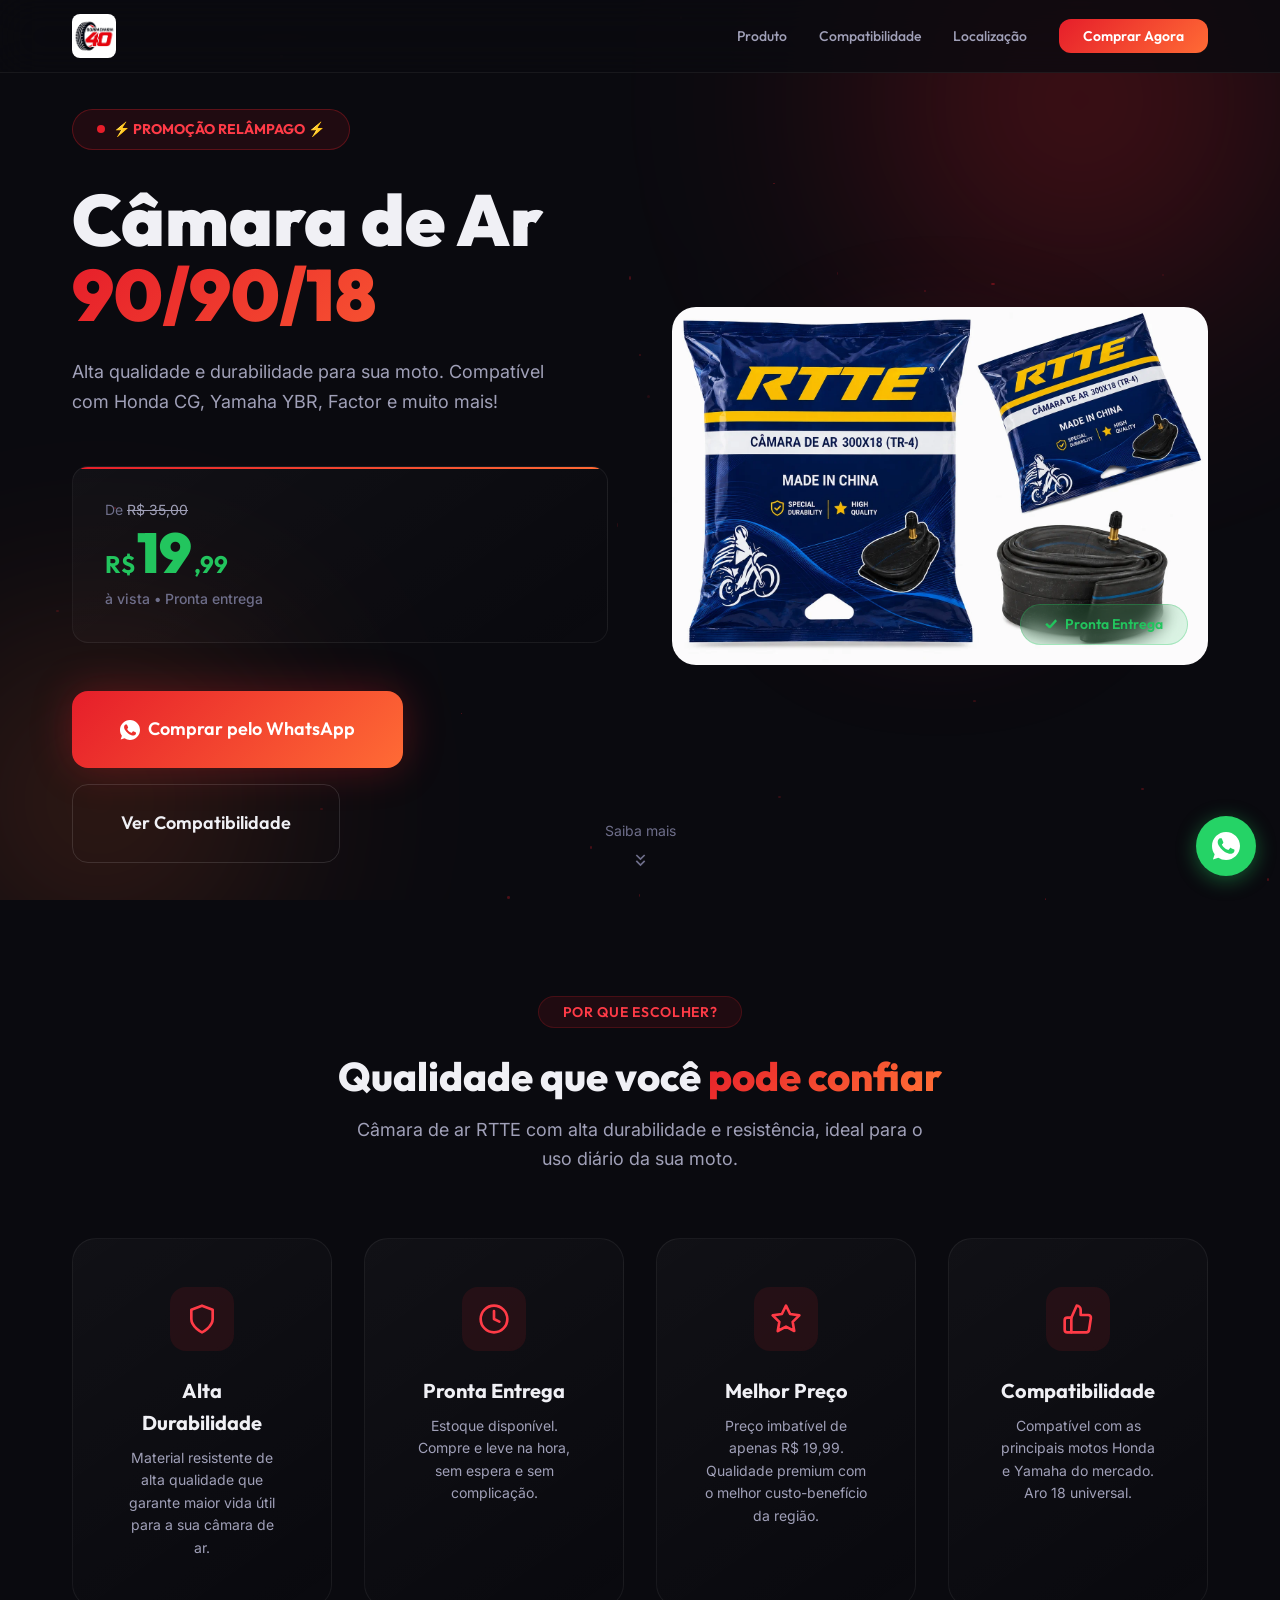
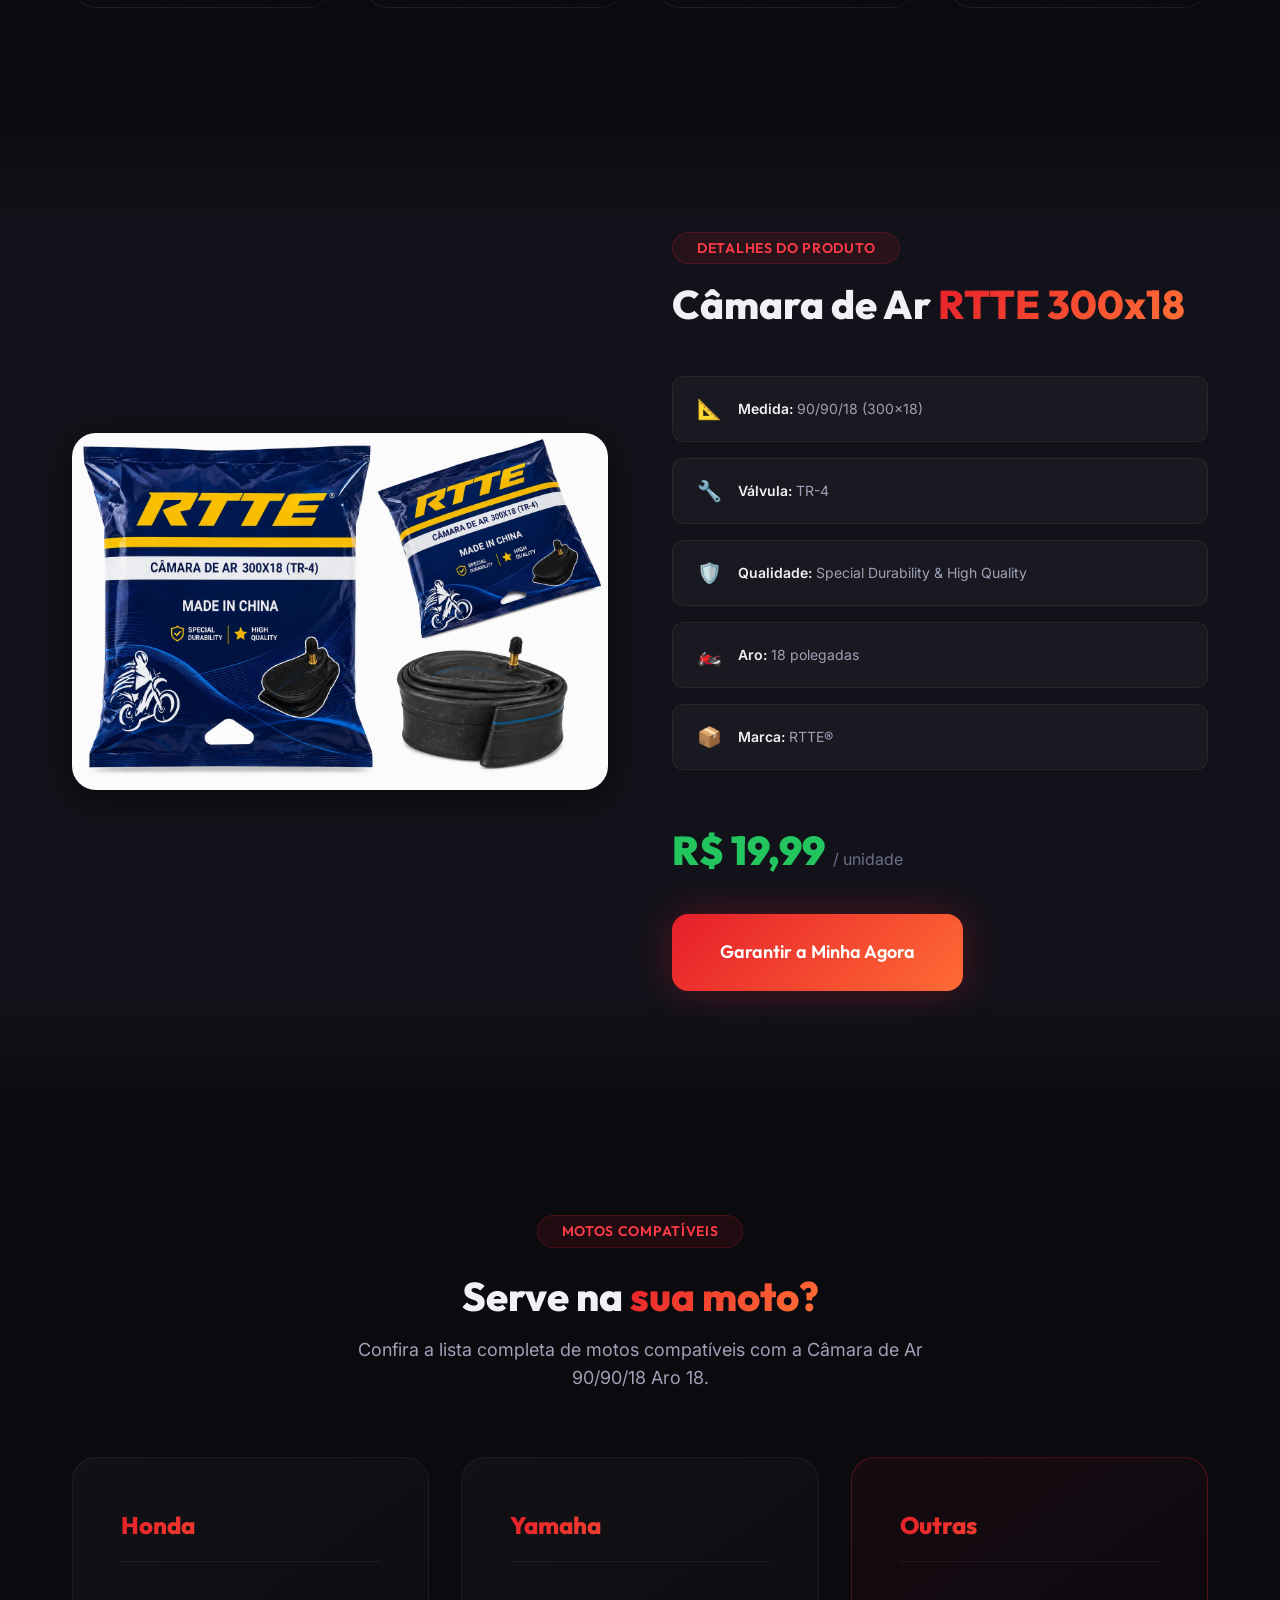
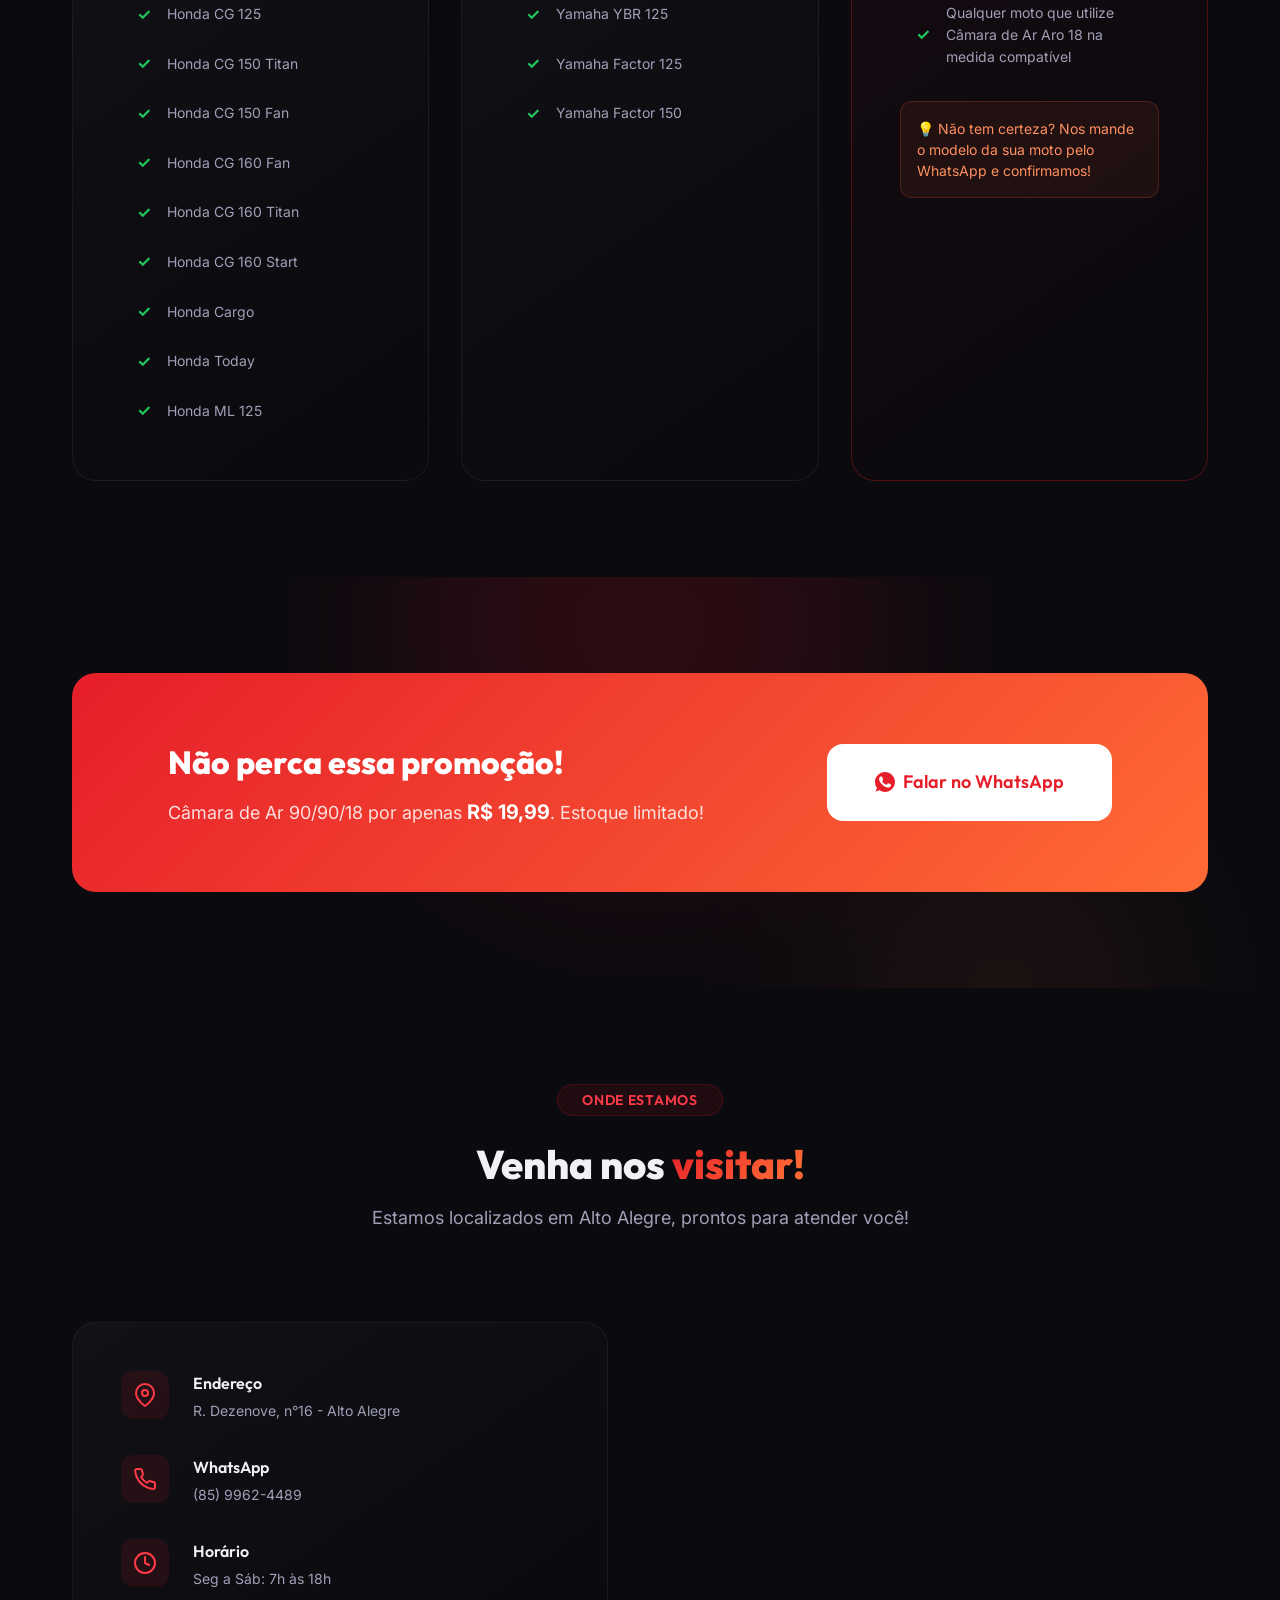
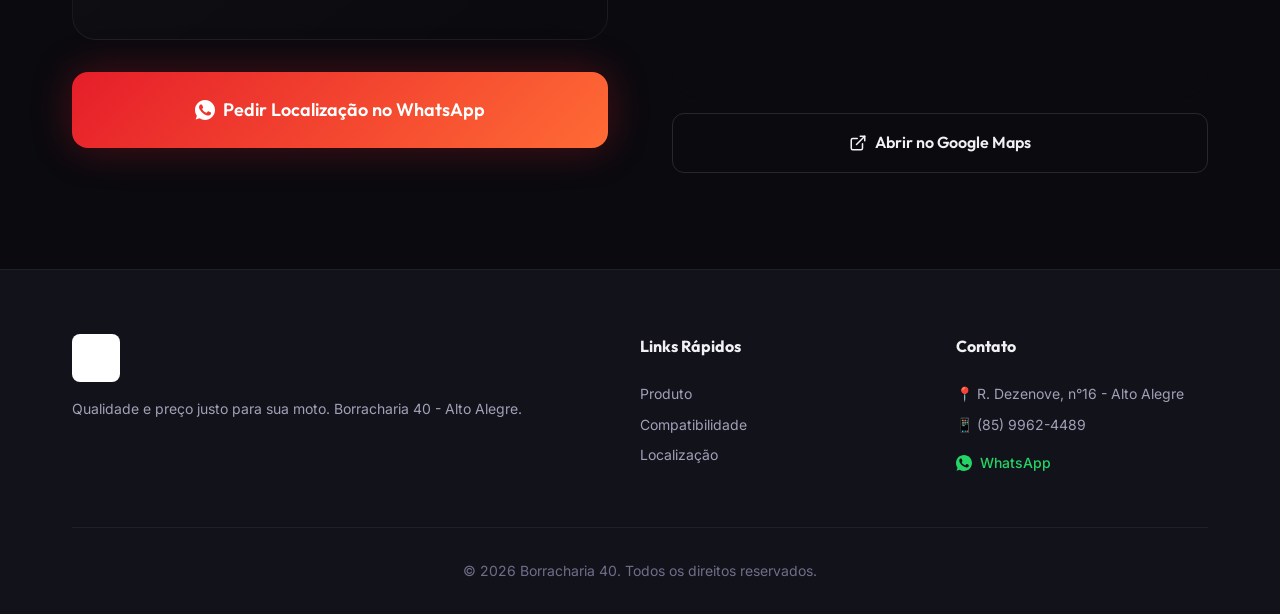
==== index.html @ 6a49644c "Site Borracharia 40 - Câmara de Ar 90/90/18 - R$ 19,99" ====
<!DOCTYPE html>
<html lang="pt-BR">
<head>
    <meta charset="UTF-8">
    <meta name="viewport" content="width=device-width, initial-scale=1.0">
    <title>Borracharia 40 | Câmara de Ar 90/90/18 - Promoção R$ 19,99</title>
    <meta name="description" content="Câmara de Ar 90/90/18 para motos Honda CG, Yamaha YBR, Factor e mais. Apenas R$ 19,99! Borracharia 40 - Alto Alegre. WhatsApp: (85) 9962-4489">
    <meta name="keywords" content="câmara de ar, moto, Honda CG, Yamaha YBR, pneu moto, borracharia, Alto Alegre">
    <meta property="og:title" content="Câmara de Ar 90/90/18 - Apenas R$ 19,99 | Borracharia 40">
    <meta property="og:description" content="Promoção imperdível! Câmara de Ar para motos Honda CG, Yamaha YBR, Factor e mais. Venha conferir!">
    <meta property="og:type" content="website">
    <link rel="preconnect" href="https://fonts.googleapis.com">
    <link rel="preconnect" href="https://fonts.gstatic.com" crossorigin>
    <link href="https://fonts.googleapis.com/css2?family=Inter:wght@400;500;600;700;800;900&family=Outfit:wght@400;500;600;700;800;900&display=swap" rel="stylesheet">
    <link rel="stylesheet" href="styles.css">
</head>
<body>
    <!-- Floating WhatsApp Button -->
    <a href="https://wa.me/558599624489?text=Ol%C3%A1!%20Vim%20pelo%20site%20e%20tenho%20interesse%20na%20C%C3%A2mara%20de%20Ar%2090/90/18%20por%20R%24%2019%2C99!" 
       target="_blank" 
       rel="noopener noreferrer" 
       class="whatsapp-float" 
       id="whatsapp-float"
       aria-label="Contato WhatsApp">
        <svg viewBox="0 0 32 32" fill="currentColor" width="28" height="28">
            <path d="M16.004 0h-.008C7.174 0 0 7.176 0 16c0 3.5 1.128 6.744 3.046 9.378L1.054 31.29l6.118-1.958A15.913 15.913 0 0016.004 32C24.826 32 32 24.822 32 16S24.826 0 16.004 0zm9.336 22.594c-.39 1.1-1.932 2.014-3.166 2.28-.846.18-1.95.324-5.668-1.218-4.762-1.974-7.826-6.81-8.064-7.126-.23-.316-1.93-2.572-1.93-4.904s1.222-3.476 1.656-3.952c.434-.476.948-.596 1.264-.596.316 0 .632.002.908.016.292.016.682-.11 1.068.814.39.94 1.33 3.244 1.446 3.48.118.236.196.512.04.828-.158.316-.236.512-.472.79-.236.276-.498.618-.71.828-.236.236-.482.492-.208.964s1.222 2.016 2.624 3.266c1.804 1.608 3.324 2.106 3.796 2.342.472.236.748.196 1.024-.118.276-.316 1.184-1.382 1.5-1.856.316-.476.632-.394 1.066-.236.434.158 2.736 1.29 3.208 1.526.472.236.786.354.904.552.116.196.116 1.148-.274 2.248z"/>
        </svg>
    </a>

    <!-- Header / Navigation -->
    <header class="header" id="header">
        <nav class="nav container">
            <a href="#" class="nav__logo" id="nav-logo">
                <img src="img/logo.jpg" alt="Borracharia 40 Logo" class="nav__logo-img">
            </a>
            <ul class="nav__links">
                <li><a href="#produto" class="nav__link" id="nav-produto">Produto</a></li>
                <li><a href="#compatibilidade" class="nav__link" id="nav-compatibilidade">Compatibilidade</a></li>
                <li><a href="#localizacao" class="nav__link" id="nav-localizacao">Localização</a></li>
                <li>
                    <a href="https://wa.me/558599624489?text=Ol%C3%A1!%20Vim%20pelo%20site%20e%20tenho%20interesse%20na%20C%C3%A2mara%20de%20Ar%2090/90/18%20por%20R%24%2019%2C99!" 
                       target="_blank" 
                       rel="noopener noreferrer" 
                       class="nav__link nav__cta" 
                       id="nav-comprar">
                        Comprar Agora
                    </a>
                </li>
            </ul>
            <button class="nav__toggle" id="nav-toggle" aria-label="Menu">
                <span></span>
                <span></span>
                <span></span>
            </button>
        </nav>
        <!-- Mobile Menu -->
        <div class="nav__mobile" id="nav-mobile">
            <ul class="nav__mobile-links">
                <li><a href="#produto" class="nav__mobile-link">Produto</a></li>
                <li><a href="#compatibilidade" class="nav__mobile-link">Compatibilidade</a></li>
                <li><a href="#localizacao" class="nav__mobile-link">Localização</a></li>
                <li>
                    <a href="https://wa.me/558599624489?text=Ol%C3%A1!%20Vim%20pelo%20site%20e%20tenho%20interesse%20na%20C%C3%A2mara%20de%20Ar%2090/90/18%20por%20R%24%2019%2C99!" 
                       target="_blank" 
                       rel="noopener noreferrer" 
                       class="nav__mobile-link nav__mobile-cta">
                        Comprar Agora
                    </a>
                </li>
            </ul>
        </div>
    </header>

    <!-- Hero Section -->
    <section class="hero" id="hero">
        <div class="hero__bg-effects">
            <div class="hero__glow hero__glow--1"></div>
            <div class="hero__glow hero__glow--2"></div>
            <div class="hero__particles" id="hero-particles"></div>
        </div>
        <div class="hero__content container">
            <div class="hero__text">
                <div class="hero__badge" id="hero-badge">
                    <span class="hero__badge-dot"></span>
                    ⚡ PROMOÇÃO RELÂMPAGO ⚡
                </div>
                <h1 class="hero__title" id="hero-title">
                    Câmara de Ar
                    <span class="hero__title-highlight">90/90/18</span>
                </h1>
                <p class="hero__subtitle" id="hero-subtitle">
                    Alta qualidade e durabilidade para sua moto. Compatível com Honda CG, Yamaha YBR, Factor e muito mais!
                </p>
                <div class="hero__price-block" id="hero-price">
                    <div class="hero__price-old">De <s>R$ 35,00</s></div>
                    <div class="hero__price-current">
                        <span class="hero__price-currency">R$</span>
                        <span class="hero__price-value">19</span>
                        <span class="hero__price-cents">,99</span>
                    </div>
                    <div class="hero__price-label">à vista • Pronta entrega</div>
                </div>
                <div class="hero__actions">
                    <a href="https://wa.me/558599624489?text=Ol%C3%A1!%20Vim%20pelo%20site%20e%20quero%20comprar%20a%20C%C3%A2mara%20de%20Ar%2090/90/18%20por%20R%24%2019%2C99!" 
                       target="_blank" 
                       rel="noopener noreferrer" 
                       class="btn btn--primary btn--lg" 
                       id="hero-cta">
                        <svg viewBox="0 0 32 32" fill="currentColor" width="20" height="20">
                            <path d="M16.004 0h-.008C7.174 0 0 7.176 0 16c0 3.5 1.128 6.744 3.046 9.378L1.054 31.29l6.118-1.958A15.913 15.913 0 0016.004 32C24.826 32 32 24.822 32 16S24.826 0 16.004 0zm9.336 22.594c-.39 1.1-1.932 2.014-3.166 2.28-.846.18-1.95.324-5.668-1.218-4.762-1.974-7.826-6.81-8.064-7.126-.23-.316-1.93-2.572-1.93-4.904s1.222-3.476 1.656-3.952c.434-.476.948-.596 1.264-.596.316 0 .632.002.908.016.292.016.682-.11 1.068.814.39.94 1.33 3.244 1.446 3.48.118.236.196.512.04.828-.158.316-.236.512-.472.79-.236.276-.498.618-.71.828-.236.236-.482.492-.208.964s1.222 2.016 2.624 3.266c1.804 1.608 3.324 2.106 3.796 2.342.472.236.748.196 1.024-.118.276-.316 1.184-1.382 1.5-1.856.316-.476.632-.394 1.066-.236.434.158 2.736 1.29 3.208 1.526.472.236.786.354.904.552.116.196.116 1.148-.274 2.248z"/>
                        </svg>
                        Comprar pelo WhatsApp
                    </a>
                    <a href="#compatibilidade" class="btn btn--outline btn--lg" id="hero-secondary-cta">
                        Ver Compatibilidade
                    </a>
                </div>
            </div>
            <div class="hero__image" id="hero-image">
                <div class="hero__image-glow"></div>
                <img src="img/produto.webp" alt="Câmara de Ar RTTE 300x18 para motos" class="hero__img">
                <div class="hero__image-tag">
                    <span class="hero__image-tag-icon">✓</span>
                    Pronta Entrega
                </div>
            </div>
        </div>
        <div class="hero__scroll-indicator" id="hero-scroll">
            <span>Saiba mais</span>
            <svg width="20" height="20" viewBox="0 0 24 24" fill="none" stroke="currentColor" stroke-width="2">
                <path d="M7 13l5 5 5-5M7 6l5 5 5-5"/>
            </svg>
        </div>
    </section>

    <!-- Features Section -->
    <section class="features" id="produto">
        <div class="container">
            <div class="section-header">
                <span class="section-tag">Por que escolher?</span>
                <h2 class="section-title">Qualidade que você <span class="text-gradient">pode confiar</span></h2>
                <p class="section-description">Câmara de ar RTTE com alta durabilidade e resistência, ideal para o uso diário da sua moto.</p>
            </div>
            <div class="features__grid">
                <div class="feature-card" id="feature-1">
                    <div class="feature-card__icon">
                        <svg width="32" height="32" viewBox="0 0 24 24" fill="none" stroke="currentColor" stroke-width="2" stroke-linecap="round" stroke-linejoin="round">
                            <path d="M12 22s8-4 8-10V5l-8-3-8 3v7c0 6 8 10 8 10z"/>
                        </svg>
                    </div>
                    <h3 class="feature-card__title">Alta Durabilidade</h3>
                    <p class="feature-card__text">Material resistente de alta qualidade que garante maior vida útil para a sua câmara de ar.</p>
                </div>
                <div class="feature-card" id="feature-2">
                    <div class="feature-card__icon">
                        <svg width="32" height="32" viewBox="0 0 24 24" fill="none" stroke="currentColor" stroke-width="2" stroke-linecap="round" stroke-linejoin="round">
                            <circle cx="12" cy="12" r="10"/>
                            <path d="M12 6v6l4 2"/>
                        </svg>
                    </div>
                    <h3 class="feature-card__title">Pronta Entrega</h3>
                    <p class="feature-card__text">Estoque disponível. Compre e leve na hora, sem espera e sem complicação.</p>
                </div>
                <div class="feature-card" id="feature-3">
                    <div class="feature-card__icon">
                        <svg width="32" height="32" viewBox="0 0 24 24" fill="none" stroke="currentColor" stroke-width="2" stroke-linecap="round" stroke-linejoin="round">
                            <path d="M12 2l3.09 6.26L22 9.27l-5 4.87 1.18 6.88L12 17.77l-6.18 3.25L7 14.14 2 9.27l6.91-1.01L12 2z"/>
                        </svg>
                    </div>
                    <h3 class="feature-card__title">Melhor Preço</h3>
                    <p class="feature-card__text">Preço imbatível de apenas R$ 19,99. Qualidade premium com o melhor custo-benefício da região.</p>
                </div>
                <div class="feature-card" id="feature-4">
                    <div class="feature-card__icon">
                        <svg width="32" height="32" viewBox="0 0 24 24" fill="none" stroke="currentColor" stroke-width="2" stroke-linecap="round" stroke-linejoin="round">
                            <path d="M14 9V5a3 3 0 0 0-3-3l-4 9v11h11.28a2 2 0 0 0 2-1.7l1.38-9a2 2 0 0 0-2-2.3H14z"/>
                            <path d="M7 22H4a2 2 0 0 1-2-2v-7a2 2 0 0 1 2-2h3"/>
                        </svg>
                    </div>
                    <h3 class="feature-card__title">Compatibilidade</h3>
                    <p class="feature-card__text">Compatível com as principais motos Honda e Yamaha do mercado. Aro 18 universal.</p>
                </div>
            </div>
        </div>
    </section>

    <!-- Product Showcase -->
    <section class="showcase" id="showcase">
        <div class="container">
            <div class="showcase__content">
                <div class="showcase__image">
                    <img src="img/produto.webp" alt="Câmara de Ar RTTE 300x18 - Detalhe do produto" class="showcase__img">
                </div>
                <div class="showcase__info">
                    <span class="section-tag">Detalhes do Produto</span>
                    <h2 class="section-title">Câmara de Ar <span class="text-gradient">RTTE 300x18</span></h2>
                    <ul class="showcase__specs">
                        <li class="showcase__spec" id="spec-1">
                            <span class="showcase__spec-icon">📐</span>
                            <div>
                                <strong>Medida:</strong> 90/90/18 (300x18)
                            </div>
                        </li>
                        <li class="showcase__spec" id="spec-2">
                            <span class="showcase__spec-icon">🔧</span>
                            <div>
                                <strong>Válvula:</strong> TR-4
                            </div>
                        </li>
                        <li class="showcase__spec" id="spec-3">
                            <span class="showcase__spec-icon">🛡️</span>
                            <div>
                                <strong>Qualidade:</strong> Special Durability & High Quality
                            </div>
                        </li>
                        <li class="showcase__spec" id="spec-4">
                            <span class="showcase__spec-icon">🏍️</span>
                            <div>
                                <strong>Aro:</strong> 18 polegadas
                            </div>
                        </li>
                        <li class="showcase__spec" id="spec-5">
                            <span class="showcase__spec-icon">📦</span>
                            <div>
                                <strong>Marca:</strong> RTTE®
                            </div>
                        </li>
                    </ul>
                    <div class="showcase__price">
                        <span class="showcase__price-tag">R$ 19,99</span>
                        <span class="showcase__price-unit">/ unidade</span>
                    </div>
                    <a href="https://wa.me/558599624489?text=Ol%C3%A1!%20Vim%20pelo%20site%20e%20quero%20comprar%20a%20C%C3%A2mara%20de%20Ar%2090/90/18%20por%20R%24%2019%2C99!" 
                       target="_blank" 
                       rel="noopener noreferrer" 
                       class="btn btn--primary btn--lg" 
                       id="showcase-cta">
                        Garantir a Minha Agora
                    </a>
                </div>
            </div>
        </div>
    </section>

    <!-- Compatibility Section -->
    <section class="compatibility" id="compatibilidade">
        <div class="container">
            <div class="section-header">
                <span class="section-tag">Motos Compatíveis</span>
                <h2 class="section-title">Serve na <span class="text-gradient">sua moto?</span></h2>
                <p class="section-description">Confira a lista completa de motos compatíveis com a Câmara de Ar 90/90/18 Aro 18.</p>
            </div>
            <div class="compatibility__grid">
                <!-- Honda -->
                <div class="compat-group" id="compat-honda">
                    <div class="compat-group__header">
                        <div class="compat-group__brand">Honda</div>
                    </div>
                    <ul class="compat-group__list">
                        <li class="compat-group__item">
                            <span class="compat-group__check">✓</span>
                            Honda CG 125
                        </li>
                        <li class="compat-group__item">
                            <span class="compat-group__check">✓</span>
                            Honda CG 150 Titan
                        </li>
                        <li class="compat-group__item">
                            <span class="compat-group__check">✓</span>
                            Honda CG 150 Fan
                        </li>
                        <li class="compat-group__item">
                            <span class="compat-group__check">✓</span>
                            Honda CG 160 Fan
                        </li>
                        <li class="compat-group__item">
                            <span class="compat-group__check">✓</span>
                            Honda CG 160 Titan
                        </li>
                        <li class="compat-group__item">
                            <span class="compat-group__check">✓</span>
                            Honda CG 160 Start
                        </li>
                        <li class="compat-group__item">
                            <span class="compat-group__check">✓</span>
                            Honda Cargo
                        </li>
                        <li class="compat-group__item">
                            <span class="compat-group__check">✓</span>
                            Honda Today
                        </li>
                        <li class="compat-group__item">
                            <span class="compat-group__check">✓</span>
                            Honda ML 125
                        </li>
                    </ul>
                </div>
                <!-- Yamaha -->
                <div class="compat-group" id="compat-yamaha">
                    <div class="compat-group__header">
                        <div class="compat-group__brand">Yamaha</div>
                    </div>
                    <ul class="compat-group__list">
                        <li class="compat-group__item">
                            <span class="compat-group__check">✓</span>
                            Yamaha YBR 125
                        </li>
                        <li class="compat-group__item">
                            <span class="compat-group__check">✓</span>
                            Yamaha Factor 125
                        </li>
                        <li class="compat-group__item">
                            <span class="compat-group__check">✓</span>
                            Yamaha Factor 150
                        </li>
                    </ul>
                </div>
                <!-- Outras -->
                <div class="compat-group compat-group--highlight" id="compat-outras">
                    <div class="compat-group__header">
                        <div class="compat-group__brand">Outras</div>
                    </div>
                    <ul class="compat-group__list">
                        <li class="compat-group__item">
                            <span class="compat-group__check">✓</span>
                            Qualquer moto que utilize Câmara de Ar Aro 18 na medida compatível
                        </li>
                    </ul>
                    <div class="compat-group__note">
                        💡 Não tem certeza? Nos mande o modelo da sua moto pelo WhatsApp e confirmamos!
                    </div>
                </div>
            </div>
        </div>
    </section>

    <!-- CTA Banner -->
    <section class="cta-banner" id="cta-banner">
        <div class="cta-banner__bg">
            <div class="cta-banner__glow cta-banner__glow--1"></div>
            <div class="cta-banner__glow cta-banner__glow--2"></div>
        </div>
        <div class="container">
            <div class="cta-banner__content">
                <div class="cta-banner__text">
                    <h2 class="cta-banner__title">Não perca essa promoção!</h2>
                    <p class="cta-banner__subtitle">Câmara de Ar 90/90/18 por apenas <strong>R$ 19,99</strong>. Estoque limitado!</p>
                </div>
                <a href="https://wa.me/558599624489?text=Ol%C3%A1!%20Vim%20pelo%20site%20e%20quero%20comprar%20a%20C%C3%A2mara%20de%20Ar%2090/90/18%20por%20R%24%2019%2C99!" 
                   target="_blank" 
                   rel="noopener noreferrer" 
                   class="btn btn--white btn--lg" 
                   id="cta-banner-btn">
                    <svg viewBox="0 0 32 32" fill="currentColor" width="20" height="20">
                        <path d="M16.004 0h-.008C7.174 0 0 7.176 0 16c0 3.5 1.128 6.744 3.046 9.378L1.054 31.29l6.118-1.958A15.913 15.913 0 0016.004 32C24.826 32 32 24.822 32 16S24.826 0 16.004 0zm9.336 22.594c-.39 1.1-1.932 2.014-3.166 2.28-.846.18-1.95.324-5.668-1.218-4.762-1.974-7.826-6.81-8.064-7.126-.23-.316-1.93-2.572-1.93-4.904s1.222-3.476 1.656-3.952c.434-.476.948-.596 1.264-.596.316 0 .632.002.908.016.292.016.682-.11 1.068.814.39.94 1.33 3.244 1.446 3.48.118.236.196.512.04.828-.158.316-.236.512-.472.79-.236.276-.498.618-.71.828-.236.236-.482.492-.208.964s1.222 2.016 2.624 3.266c1.804 1.608 3.324 2.106 3.796 2.342.472.236.748.196 1.024-.118.276-.316 1.184-1.382 1.5-1.856.316-.476.632-.394 1.066-.236.434.158 2.736 1.29 3.208 1.526.472.236.786.354.904.552.116.196.116 1.148-.274 2.248z"/>
                    </svg>
                    Falar no WhatsApp
                </a>
            </div>
        </div>
    </section>

    <!-- Location Section -->
    <section class="location" id="localizacao">
        <div class="container">
            <div class="section-header">
                <span class="section-tag">Onde Estamos</span>
                <h2 class="section-title">Venha nos <span class="text-gradient">visitar!</span></h2>
                <p class="section-description">Estamos localizados em Alto Alegre, prontos para atender você!</p>
            </div>
            <div class="location__content">
                <div class="location__info">
                    <div class="location__card" id="location-card">
                        <div class="location__card-item">
                            <div class="location__card-icon">
                                <svg width="24" height="24" viewBox="0 0 24 24" fill="none" stroke="currentColor" stroke-width="2" stroke-linecap="round" stroke-linejoin="round">
                                    <path d="M21 10c0 7-9 13-9 13s-9-6-9-13a9 9 0 0 1 18 0z"/>
                                    <circle cx="12" cy="10" r="3"/>
                                </svg>
                            </div>
                            <div>
                                <strong>Endereço</strong>
                                <p>R. Dezenove, n°16 - Alto Alegre</p>
                            </div>
                        </div>
                        <div class="location__card-item">
                            <div class="location__card-icon">
                                <svg width="24" height="24" viewBox="0 0 24 24" fill="none" stroke="currentColor" stroke-width="2" stroke-linecap="round" stroke-linejoin="round">
                                    <path d="M22 16.92v3a2 2 0 0 1-2.18 2 19.79 19.79 0 0 1-8.63-3.07 19.5 19.5 0 0 1-6-6 19.79 19.79 0 0 1-3.07-8.67A2 2 0 0 1 4.11 2h3a2 2 0 0 1 2 1.72 12.84 12.84 0 0 0 .7 2.81 2 2 0 0 1-.45 2.11L8.09 9.91a16 16 0 0 0 6 6l1.27-1.27a2 2 0 0 1 2.11-.45 12.84 12.84 0 0 0 2.81.7A2 2 0 0 1 22 16.92z"/>
                                </svg>
                            </div>
                            <div>
                                <strong>WhatsApp</strong>
                                <p>(85) 9962-4489</p>
                            </div>
                        </div>
                        <div class="location__card-item">
                            <div class="location__card-icon">
                                <svg width="24" height="24" viewBox="0 0 24 24" fill="none" stroke="currentColor" stroke-width="2" stroke-linecap="round" stroke-linejoin="round">
                                    <circle cx="12" cy="12" r="10"/>
                                    <path d="M12 6v6l4 2"/>
                                </svg>
                            </div>
                            <div>
                                <strong>Horário</strong>
                                <p>Seg a Sáb: 7h às 18h</p>
                            </div>
                        </div>
                    </div>
                    <a href="https://wa.me/558599624489?text=Ol%C3%A1!%20Gostaria%20de%20saber%20o%20endere%C3%A7o%20exato%20da%20Borracharia%2040." 
                       target="_blank" 
                       rel="noopener noreferrer" 
                       class="btn btn--primary btn--lg location__cta" 
                       id="location-cta">
                        <svg viewBox="0 0 32 32" fill="currentColor" width="20" height="20">
                            <path d="M16.004 0h-.008C7.174 0 0 7.176 0 16c0 3.5 1.128 6.744 3.046 9.378L1.054 31.29l6.118-1.958A15.913 15.913 0 0016.004 32C24.826 32 32 24.822 32 16S24.826 0 16.004 0zm9.336 22.594c-.39 1.1-1.932 2.014-3.166 2.28-.846.18-1.95.324-5.668-1.218-4.762-1.974-7.826-6.81-8.064-7.126-.23-.316-1.93-2.572-1.93-4.904s1.222-3.476 1.656-3.952c.434-.476.948-.596 1.264-.596.316 0 .632.002.908.016.292.016.682-.11 1.068.814.39.94 1.33 3.244 1.446 3.48.118.236.196.512.04.828-.158.316-.236.512-.472.79-.236.276-.498.618-.71.828-.236.236-.482.492-.208.964s1.222 2.016 2.624 3.266c1.804 1.608 3.324 2.106 3.796 2.342.472.236.748.196 1.024-.118.276-.316 1.184-1.382 1.5-1.856.316-.476.632-.394 1.066-.236.434.158 2.736 1.29 3.208 1.526.472.236.786.354.904.552.116.196.116 1.148-.274 2.248z"/>
                        </svg>
                        Pedir Localização no WhatsApp
                    </a>
                </div>
                <div class="location__map" id="location-map">
                    <div class="location__map-wrapper">
                        <div class="location__map-iframe-container">
                            <iframe 
                                src="https://maps.google.com/maps?q=R.+Dezenove+16+Alto+Alegre+Maracanau+CE+61919-170&t=&z=16&ie=UTF8&iwloc=&output=embed" 
                                width="100%" 
                                height="400" 
                                style="border:0; border-radius: 16px;" 
                                allowfullscreen="" 
                                loading="lazy" 
                                referrerpolicy="no-referrer-when-downgrade"
                                title="Localização Borracharia 40 - R. Dezenove, n°16, Alto Alegre, Maracanaú-CE">
                            </iframe>
                            <a href="https://www.google.com/maps/search/R.+Dezenove,+16+-+Alto+Alegre,+Maracanau+-+CE" 
                               target="_blank" 
                               rel="noopener noreferrer" 
                               class="location__map-overlay"
                               id="location-map-overlay"
                               aria-label="Abrir localização no Google Maps">
                            </a>
                        </div>
                        <a href="https://www.google.com/maps/search/R.+Dezenove,+16+-+Alto+Alegre,+Maracanau+-+CE" 
                           target="_blank" 
                           rel="noopener noreferrer" 
                           class="btn btn--outline location__map-btn" 
                           id="location-map-btn">
                            <svg width="18" height="18" viewBox="0 0 24 24" fill="none" stroke="currentColor" stroke-width="2" stroke-linecap="round" stroke-linejoin="round">
                                <path d="M18 13v6a2 2 0 0 1-2 2H5a2 2 0 0 1-2-2V8a2 2 0 0 1 2-2h6"/>
                                <polyline points="15 3 21 3 21 9"/>
                                <line x1="10" y1="14" x2="21" y2="3"/>
                            </svg>
                            Abrir no Google Maps
                        </a>
                    </div>
                </div>
            </div>
        </div>
    </section>

    <!-- Footer -->
    <footer class="footer" id="footer">
        <div class="container">
            <div class="footer__content">
                <div class="footer__brand">
                    <img src="img/logo.jpg" alt="Borracharia 40" class="footer__logo">
                    <p class="footer__text">Qualidade e preço justo para sua moto. Borracharia 40 - Alto Alegre.</p>
                </div>
                <div class="footer__links">
                    <h4 class="footer__heading">Links Rápidos</h4>
                    <a href="#produto" class="footer__link">Produto</a>
                    <a href="#compatibilidade" class="footer__link">Compatibilidade</a>
                    <a href="#localizacao" class="footer__link">Localização</a>
                </div>
                <div class="footer__contact">
                    <h4 class="footer__heading">Contato</h4>
                    <p class="footer__text">📍 R. Dezenove, n°16 - Alto Alegre</p>
                    <p class="footer__text">📱 (85) 9962-4489</p>
                    <a href="https://wa.me/558599624489" target="_blank" rel="noopener noreferrer" class="footer__whatsapp">
                        <svg viewBox="0 0 32 32" fill="currentColor" width="16" height="16">
                            <path d="M16.004 0h-.008C7.174 0 0 7.176 0 16c0 3.5 1.128 6.744 3.046 9.378L1.054 31.29l6.118-1.958A15.913 15.913 0 0016.004 32C24.826 32 32 24.822 32 16S24.826 0 16.004 0zm9.336 22.594c-.39 1.1-1.932 2.014-3.166 2.28-.846.18-1.95.324-5.668-1.218-4.762-1.974-7.826-6.81-8.064-7.126-.23-.316-1.93-2.572-1.93-4.904s1.222-3.476 1.656-3.952c.434-.476.948-.596 1.264-.596.316 0 .632.002.908.016.292.016.682-.11 1.068.814.39.94 1.33 3.244 1.446 3.48.118.236.196.512.04.828-.158.316-.236.512-.472.79-.236.276-.498.618-.71.828-.236.236-.482.492-.208.964s1.222 2.016 2.624 3.266c1.804 1.608 3.324 2.106 3.796 2.342.472.236.748.196 1.024-.118.276-.316 1.184-1.382 1.5-1.856.316-.476.632-.394 1.066-.236.434.158 2.736 1.29 3.208 1.526.472.236.786.354.904.552.116.196.116 1.148-.274 2.248z"/>
                        </svg>
                        WhatsApp
                    </a>
                </div>
            </div>
            <div class="footer__bottom">
                <p>&copy; 2026 Borracharia 40. Todos os direitos reservados.</p>
            </div>
        </div>
    </footer>

    <script src="script.js"></script>
</body>
</html>
---- styles.css ----
/* ===================================
   BORRACHARIA 40 - DESIGN SYSTEM
   ================================= */

/* --- CSS Custom Properties --- */
:root {
    /* Colors */
    --color-bg: #0a0a0f;
    --color-bg-secondary: #12121a;
    --color-bg-card: #1a1a28;
    --color-bg-card-hover: #222236;
    --color-surface: #16161f;

    --color-text: #f0f0f5;
    --color-text-secondary: #a0a0b8;
    --color-text-muted: #6e6e8a;

    --color-primary: #e61e2a;
    --color-primary-light: #ff3b47;
    --color-primary-dark: #b8161f;
    --color-primary-glow: rgba(230, 30, 42, 0.3);

    --color-accent: #ff6b35;
    --color-accent-light: #ff8f5e;

    --color-success: #22c55e;
    --color-whatsapp: #25d366;

    --color-border: rgba(255, 255, 255, 0.06);
    --color-border-hover: rgba(255, 255, 255, 0.12);

    /* Gradients */
    --gradient-primary: linear-gradient(135deg, #e61e2a 0%, #ff6b35 100%);
    --gradient-hero: linear-gradient(180deg, #0a0a0f 0%, #12121a 50%, #0a0a0f 100%);
    --gradient-card: linear-gradient(145deg, rgba(255,255,255,0.03) 0%, rgba(255,255,255,0) 100%);
    --gradient-text: linear-gradient(135deg, #e61e2a 0%, #ff6b35 50%, #e61e2a 100%);

    /* Spacing */
    --space-xs: 0.25rem;
    --space-sm: 0.5rem;
    --space-md: 1rem;
    --space-lg: 1.5rem;
    --space-xl: 2rem;
    --space-2xl: 3rem;
    --space-3xl: 4rem;
    --space-4xl: 6rem;

    /* Typography */
    --font-primary: 'Outfit', sans-serif;
    --font-secondary: 'Inter', sans-serif;

    --text-xs: 0.75rem;
    --text-sm: 0.875rem;
    --text-base: 1rem;
    --text-lg: 1.125rem;
    --text-xl: 1.25rem;
    --text-2xl: 1.5rem;
    --text-3xl: 2rem;
    --text-4xl: 2.5rem;
    --text-5xl: 3.5rem;
    --text-6xl: 4.5rem;

    /* Border Radius */
    --radius-sm: 0.5rem;
    --radius-md: 0.75rem;
    --radius-lg: 1rem;
    --radius-xl: 1.5rem;
    --radius-full: 9999px;

    /* Shadows */
    --shadow-sm: 0 2px 8px rgba(0, 0, 0, 0.3);
    --shadow-md: 0 4px 16px rgba(0, 0, 0, 0.4);
    --shadow-lg: 0 8px 32px rgba(0, 0, 0, 0.5);
    --shadow-glow: 0 0 40px var(--color-primary-glow);

    /* Transitions */
    --transition-fast: 150ms ease;
    --transition-base: 250ms ease;
    --transition-slow: 400ms ease;
    --transition-spring: 500ms cubic-bezier(0.34, 1.56, 0.64, 1);
}

/* --- Reset & Base --- */
*,
*::before,
*::after {
    margin: 0;
    padding: 0;
    box-sizing: border-box;
}

html {
    scroll-behavior: smooth;
    scroll-padding-top: 80px;
}

body {
    font-family: var(--font-secondary);
    background-color: var(--color-bg);
    color: var(--color-text);
    line-height: 1.6;
    overflow-x: hidden;
    -webkit-font-smoothing: antialiased;
    -moz-osx-font-smoothing: grayscale;
}

img {
    max-width: 100%;
    height: auto;
    display: block;
}

a {
    text-decoration: none;
    color: inherit;
    transition: color var(--transition-fast);
}

ul {
    list-style: none;
}

/* --- Layout --- */
.container {
    max-width: 1200px;
    margin: 0 auto;
    padding: 0 var(--space-xl);
}

/* --- Utility Classes --- */
.text-gradient {
    background: var(--gradient-text);
    background-size: 200% auto;
    -webkit-background-clip: text;
    -webkit-text-fill-color: transparent;
    background-clip: text;
    animation: shimmer 3s ease-in-out infinite;
}

@keyframes shimmer {
    0%, 100% { background-position: 0% center; }
    50% { background-position: 200% center; }
}

/* --- Section Styling --- */
.section-header {
    text-align: center;
    margin-bottom: var(--space-3xl);
}

.section-tag {
    display: inline-block;
    padding: var(--space-xs) var(--space-lg);
    background: rgba(230, 30, 42, 0.1);
    border: 1px solid rgba(230, 30, 42, 0.2);
    border-radius: var(--radius-full);
    color: var(--color-primary-light);
    font-size: var(--text-sm);
    font-weight: 600;
    font-family: var(--font-primary);
    letter-spacing: 0.05em;
    text-transform: uppercase;
    margin-bottom: var(--space-lg);
}

.section-title {
    font-family: var(--font-primary);
    font-size: var(--text-4xl);
    font-weight: 800;
    line-height: 1.2;
    margin-bottom: var(--space-md);
}

.section-description {
    font-size: var(--text-lg);
    color: var(--color-text-secondary);
    max-width: 600px;
    margin: 0 auto;
}

/* --- Buttons --- */
.btn {
    display: inline-flex;
    align-items: center;
    justify-content: center;
    gap: var(--space-sm);
    padding: var(--space-md) var(--space-xl);
    font-family: var(--font-primary);
    font-size: var(--text-base);
    font-weight: 600;
    border-radius: var(--radius-md);
    border: none;
    cursor: pointer;
    transition: all var(--transition-base);
    position: relative;
    overflow: hidden;
}

.btn::after {
    content: '';
    position: absolute;
    inset: 0;
    background: linear-gradient(rgba(255,255,255,0.15), transparent);
    opacity: 0;
    transition: opacity var(--transition-fast);
}

.btn:hover::after {
    opacity: 1;
}

.btn--primary {
    background: var(--gradient-primary);
    color: white;
    box-shadow: var(--shadow-glow);
}

.btn--primary:hover {
    transform: translateY(-2px);
    box-shadow: 0 0 60px var(--color-primary-glow);
}

.btn--outline {
    background: transparent;
    color: var(--color-text);
    border: 1px solid var(--color-border-hover);
}

.btn--outline:hover {
    border-color: var(--color-primary);
    color: var(--color-primary-light);
    transform: translateY(-2px);
}

.btn--white {
    background: white;
    color: var(--color-primary);
}

.btn--white:hover {
    transform: translateY(-2px);
    box-shadow: 0 8px 30px rgba(255, 255, 255, 0.2);
}

.btn--lg {
    padding: var(--space-lg) var(--space-2xl);
    font-size: var(--text-lg);
    border-radius: var(--radius-lg);
}

/* ===================================
   HEADER / NAVIGATION
   ================================= */
.header {
    position: fixed;
    top: 0;
    left: 0;
    right: 0;
    z-index: 1000;
    background: rgba(10, 10, 15, 0.8);
    backdrop-filter: blur(20px);
    -webkit-backdrop-filter: blur(20px);
    border-bottom: 1px solid var(--color-border);
    transition: all var(--transition-base);
}

.header.scrolled {
    background: rgba(10, 10, 15, 0.95);
    box-shadow: var(--shadow-md);
}

.nav {
    display: flex;
    align-items: center;
    justify-content: space-between;
    height: 72px;
}

.nav__logo {
    display: flex;
    align-items: center;
}

.nav__logo-img {
    height: 44px;
    width: 44px;
    object-fit: cover;
    border-radius: var(--radius-sm);
    transition: all var(--transition-base);
}

.nav__logo:hover .nav__logo-img {
    box-shadow: 0 0 12px rgba(230, 30, 42, 0.4);
    transform: scale(1.05);
}

.nav__links {
    display: flex;
    align-items: center;
    gap: var(--space-xl);
}

.nav__link {
    font-family: var(--font-primary);
    font-size: var(--text-sm);
    font-weight: 500;
    color: var(--color-text-secondary);
    transition: color var(--transition-fast);
    position: relative;
}

.nav__link::after {
    content: '';
    position: absolute;
    bottom: -4px;
    left: 0;
    width: 0;
    height: 2px;
    background: var(--gradient-primary);
    border-radius: 1px;
    transition: width var(--transition-base);
}

.nav__link:hover {
    color: var(--color-text);
}

.nav__link:hover::after {
    width: 100%;
}

.nav__cta {
    background: var(--gradient-primary);
    color: white !important;
    padding: var(--space-sm) var(--space-lg);
    border-radius: var(--radius-md);
    font-weight: 600;
}

.nav__cta::after {
    display: none;
}

.nav__cta:hover {
    box-shadow: var(--shadow-glow);
    transform: translateY(-1px);
}

.nav__toggle {
    display: none;
    flex-direction: column;
    gap: 5px;
    background: none;
    border: none;
    cursor: pointer;
    padding: var(--space-sm);
    z-index: 1001;
}

.nav__toggle span {
    display: block;
    width: 24px;
    height: 2px;
    background: var(--color-text);
    border-radius: 2px;
    transition: all var(--transition-base);
}

.nav__toggle.active span:nth-child(1) {
    transform: rotate(45deg) translate(5px, 5px);
}

.nav__toggle.active span:nth-child(2) {
    opacity: 0;
}

.nav__toggle.active span:nth-child(3) {
    transform: rotate(-45deg) translate(5px, -5px);
}

.nav__mobile {
    display: none;
    position: absolute;
    top: 72px;
    left: 0;
    right: 0;
    background: rgba(10, 10, 15, 0.98);
    backdrop-filter: blur(20px);
    border-bottom: 1px solid var(--color-border);
    padding: var(--space-xl);
    transform: translateY(-10px);
    opacity: 0;
    pointer-events: none;
    transition: all var(--transition-base);
}

.nav__mobile.open {
    transform: translateY(0);
    opacity: 1;
    pointer-events: all;
}

.nav__mobile-links {
    display: flex;
    flex-direction: column;
    gap: var(--space-lg);
}

.nav__mobile-link {
    font-family: var(--font-primary);
    font-size: var(--text-lg);
    font-weight: 500;
    color: var(--color-text-secondary);
    padding: var(--space-sm) 0;
    transition: color var(--transition-fast);
}

.nav__mobile-link:hover {
    color: var(--color-text);
}

.nav__mobile-cta {
    display: inline-block;
    background: var(--gradient-primary);
    color: white !important;
    padding: var(--space-md) var(--space-xl);
    border-radius: var(--radius-md);
    text-align: center;
    font-weight: 600;
}

/* ===================================
   HERO SECTION
   ================================= */
.hero {
    min-height: 100vh;
    display: flex;
    flex-direction: column;
    justify-content: center;
    position: relative;
    padding-top: 72px;
    overflow: hidden;
}

.hero__bg-effects {
    position: absolute;
    inset: 0;
    pointer-events: none;
    z-index: 0;
}

.hero__glow {
    position: absolute;
    border-radius: 50%;
    filter: blur(120px);
    opacity: 0.4;
}

.hero__glow--1 {
    width: 600px;
    height: 600px;
    background: radial-gradient(circle, var(--color-primary) 0%, transparent 70%);
    top: -200px;
    right: -100px;
    animation: float 8s ease-in-out infinite;
}

.hero__glow--2 {
    width: 400px;
    height: 400px;
    background: radial-gradient(circle, var(--color-accent) 0%, transparent 70%);
    bottom: -100px;
    left: -100px;
    animation: float 10s ease-in-out infinite reverse;
}

@keyframes float {
    0%, 100% { transform: translate(0, 0); }
    50% { transform: translate(30px, -30px); }
}

.hero__content {
    display: grid;
    grid-template-columns: 1fr 1fr;
    gap: var(--space-3xl);
    align-items: center;
    position: relative;
    z-index: 1;
}

.hero__text {
    animation: fadeInUp 0.8s ease-out;
}

@keyframes fadeInUp {
    from {
        opacity: 0;
        transform: translateY(30px);
    }
    to {
        opacity: 1;
        transform: translateY(0);
    }
}

.hero__badge {
    display: inline-flex;
    align-items: center;
    gap: var(--space-sm);
    padding: var(--space-sm) var(--space-lg);
    background: rgba(230, 30, 42, 0.1);
    border: 1px solid rgba(230, 30, 42, 0.3);
    border-radius: var(--radius-full);
    font-family: var(--font-primary);
    font-size: var(--text-sm);
    font-weight: 700;
    color: var(--color-primary-light);
    margin-bottom: var(--space-xl);
    animation: pulse-border 2s ease-in-out infinite;
}

@keyframes pulse-border {
    0%, 100% { border-color: rgba(230, 30, 42, 0.3); }
    50% { border-color: rgba(230, 30, 42, 0.7); }
}

.hero__badge-dot {
    width: 8px;
    height: 8px;
    border-radius: 50%;
    background: var(--color-primary);
    animation: pulse-dot 1.5s ease-in-out infinite;
}

@keyframes pulse-dot {
    0%, 100% { opacity: 1; transform: scale(1); }
    50% { opacity: 0.5; transform: scale(1.5); }
}

.hero__title {
    font-family: var(--font-primary);
    font-size: var(--text-6xl);
    font-weight: 900;
    line-height: 1.05;
    margin-bottom: var(--space-lg);
}

.hero__title-highlight {
    display: block;
    background: var(--gradient-text);
    background-size: 200% auto;
    -webkit-background-clip: text;
    -webkit-text-fill-color: transparent;
    background-clip: text;
    animation: shimmer 3s ease-in-out infinite;
}

.hero__subtitle {
    font-size: var(--text-lg);
    color: var(--color-text-secondary);
    max-width: 480px;
    margin-bottom: var(--space-2xl);
    line-height: 1.7;
}

.hero__price-block {
    background: var(--gradient-card);
    border: 1px solid var(--color-border);
    border-radius: var(--radius-lg);
    padding: var(--space-xl);
    margin-bottom: var(--space-2xl);
    position: relative;
    overflow: hidden;
}

.hero__price-block::before {
    content: '';
    position: absolute;
    top: 0;
    left: 0;
    right: 0;
    height: 2px;
    background: var(--gradient-primary);
}

.hero__price-old {
    font-size: var(--text-sm);
    color: var(--color-text-muted);
    margin-bottom: var(--space-xs);
}

.hero__price-old s {
    color: var(--color-text-secondary);
}

.hero__price-current {
    display: flex;
    align-items: baseline;
    gap: 2px;
    margin-bottom: var(--space-xs);
}

.hero__price-currency {
    font-family: var(--font-primary);
    font-size: var(--text-2xl);
    font-weight: 700;
    color: var(--color-success);
}

.hero__price-value {
    font-family: var(--font-primary);
    font-size: var(--text-5xl);
    font-weight: 900;
    color: var(--color-success);
    line-height: 1;
}

.hero__price-cents {
    font-family: var(--font-primary);
    font-size: var(--text-2xl);
    font-weight: 700;
    color: var(--color-success);
}

.hero__price-label {
    font-size: var(--text-sm);
    color: var(--color-text-muted);
    font-weight: 500;
}

.hero__actions {
    display: flex;
    gap: var(--space-md);
    flex-wrap: wrap;
}

.hero__image {
    position: relative;
    display: flex;
    align-items: center;
    justify-content: center;
    animation: fadeInUp 1s ease-out 0.2s both;
}

.hero__image-glow {
    position: absolute;
    width: 80%;
    height: 80%;
    background: radial-gradient(circle, var(--color-primary-glow) 0%, transparent 70%);
    filter: blur(60px);
    z-index: 0;
}

.hero__img {
    position: relative;
    z-index: 1;
    max-width: 100%;
    border-radius: var(--radius-xl);
    animation: float-product 6s ease-in-out infinite;
}

@keyframes float-product {
    0%, 100% { transform: translateY(0); }
    50% { transform: translateY(-15px); }
}

.hero__image-tag {
    position: absolute;
    bottom: 20px;
    right: 20px;
    z-index: 2;
    background: rgba(34, 197, 94, 0.15);
    border: 1px solid rgba(34, 197, 94, 0.3);
    backdrop-filter: blur(10px);
    padding: var(--space-sm) var(--space-lg);
    border-radius: var(--radius-full);
    font-family: var(--font-primary);
    font-size: var(--text-sm);
    font-weight: 600;
    color: var(--color-success);
    display: flex;
    align-items: center;
    gap: var(--space-sm);
}

.hero__image-tag-icon {
    font-weight: 900;
}

.hero__scroll-indicator {
    position: absolute;
    bottom: 30px;
    left: 50%;
    transform: translateX(-50%);
    display: flex;
    flex-direction: column;
    align-items: center;
    gap: var(--space-sm);
    color: var(--color-text-muted);
    font-size: var(--text-sm);
    animation: bounce 2s ease-in-out infinite;
    cursor: pointer;
}

@keyframes bounce {
    0%, 100% { transform: translateX(-50%) translateY(0); }
    50% { transform: translateX(-50%) translateY(8px); }
}

/* ===================================
   FEATURES SECTION
   ================================= */
.features {
    padding: var(--space-4xl) 0;
    position: relative;
}

.features__grid {
    display: grid;
    grid-template-columns: repeat(4, 1fr);
    gap: var(--space-xl);
}

.feature-card {
    background: var(--gradient-card);
    border: 1px solid var(--color-border);
    border-radius: var(--radius-xl);
    padding: var(--space-2xl);
    text-align: center;
    transition: all var(--transition-slow);
    position: relative;
    overflow: hidden;
}

.feature-card::before {
    content: '';
    position: absolute;
    inset: 0;
    background: var(--gradient-primary);
    opacity: 0;
    transition: opacity var(--transition-slow);
}

.feature-card:hover {
    transform: translateY(-8px);
    border-color: var(--color-primary);
    box-shadow: var(--shadow-glow);
}

.feature-card:hover::before {
    opacity: 0.05;
}

.feature-card__icon {
    width: 64px;
    height: 64px;
    border-radius: var(--radius-lg);
    background: rgba(230, 30, 42, 0.1);
    display: flex;
    align-items: center;
    justify-content: center;
    margin: 0 auto var(--space-lg);
    color: var(--color-primary-light);
    position: relative;
    z-index: 1;
    transition: all var(--transition-base);
}

.feature-card:hover .feature-card__icon {
    background: rgba(230, 30, 42, 0.2);
    transform: scale(1.1);
}

.feature-card__title {
    font-family: var(--font-primary);
    font-size: var(--text-xl);
    font-weight: 700;
    margin-bottom: var(--space-sm);
    position: relative;
    z-index: 1;
}

.feature-card__text {
    font-size: var(--text-sm);
    color: var(--color-text-secondary);
    line-height: 1.6;
    position: relative;
    z-index: 1;
}

/* ===================================
   SHOWCASE SECTION
   ================================= */
.showcase {
    padding: var(--space-4xl) 0;
    background: var(--color-bg-secondary);
    position: relative;
}

.showcase::before,
.showcase::after {
    content: '';
    position: absolute;
    left: 0;
    right: 0;
    height: 120px;
    pointer-events: none;
}

.showcase::before {
    top: 0;
    background: linear-gradient(to bottom, var(--color-bg), transparent);
}

.showcase::after {
    bottom: 0;
    background: linear-gradient(to top, var(--color-bg), transparent);
}

.showcase__content {
    display: grid;
    grid-template-columns: 1fr 1fr;
    gap: var(--space-3xl);
    align-items: center;
}

.showcase__image {
    position: relative;
}

.showcase__img {
    border-radius: var(--radius-xl);
    box-shadow: var(--shadow-lg);
}

.showcase__info {
    padding: var(--space-xl) 0;
}

.showcase__info .section-tag {
    margin-bottom: var(--space-md);
}

.showcase__info .section-title {
    text-align: left;
    margin-bottom: var(--space-2xl);
}

.showcase__specs {
    display: flex;
    flex-direction: column;
    gap: var(--space-md);
    margin-bottom: var(--space-2xl);
}

.showcase__spec {
    display: flex;
    align-items: center;
    gap: var(--space-md);
    padding: var(--space-md) var(--space-lg);
    background: rgba(255, 255, 255, 0.03);
    border: 1px solid var(--color-border);
    border-radius: var(--radius-md);
    transition: all var(--transition-base);
}

.showcase__spec:hover {
    border-color: var(--color-border-hover);
    background: rgba(255, 255, 255, 0.05);
    transform: translateX(5px);
}

.showcase__spec-icon {
    font-size: var(--text-xl);
}

.showcase__spec strong {
    color: var(--color-text);
    font-weight: 600;
}

.showcase__spec div {
    font-size: var(--text-sm);
    color: var(--color-text-secondary);
}

.showcase__price {
    display: flex;
    align-items: baseline;
    gap: var(--space-sm);
    margin-bottom: var(--space-xl);
}

.showcase__price-tag {
    font-family: var(--font-primary);
    font-size: var(--text-4xl);
    font-weight: 900;
    color: var(--color-success);
}

.showcase__price-unit {
    font-size: var(--text-base);
    color: var(--color-text-muted);
}

/* ===================================
   COMPATIBILITY SECTION
   ================================= */
.compatibility {
    padding: var(--space-4xl) 0;
}

.compatibility__grid {
    display: grid;
    grid-template-columns: repeat(3, 1fr);
    gap: var(--space-xl);
}

.compat-group {
    background: var(--gradient-card);
    border: 1px solid var(--color-border);
    border-radius: var(--radius-xl);
    padding: var(--space-2xl);
    transition: all var(--transition-slow);
}

.compat-group:hover {
    border-color: var(--color-border-hover);
    transform: translateY(-4px);
}

.compat-group--highlight {
    border-color: rgba(230, 30, 42, 0.3);
    background: linear-gradient(145deg, rgba(230, 30, 42, 0.05) 0%, rgba(255, 255, 255, 0) 100%);
}

.compat-group__header {
    margin-bottom: var(--space-xl);
    padding-bottom: var(--space-md);
    border-bottom: 1px solid var(--color-border);
}

.compat-group__brand {
    font-family: var(--font-primary);
    font-size: var(--text-2xl);
    font-weight: 800;
    background: var(--gradient-text);
    background-size: 200% auto;
    -webkit-background-clip: text;
    -webkit-text-fill-color: transparent;
    background-clip: text;
}

.compat-group__list {
    display: flex;
    flex-direction: column;
    gap: var(--space-sm);
}

.compat-group__item {
    display: flex;
    align-items: center;
    gap: var(--space-md);
    padding: var(--space-sm) var(--space-md);
    border-radius: var(--radius-sm);
    font-size: var(--text-sm);
    color: var(--color-text-secondary);
    transition: all var(--transition-fast);
}

.compat-group__item:hover {
    background: rgba(255, 255, 255, 0.03);
    color: var(--color-text);
}

.compat-group__check {
    color: var(--color-success);
    font-weight: 700;
    font-size: var(--text-base);
}

.compat-group__note {
    margin-top: var(--space-lg);
    padding: var(--space-md);
    background: rgba(255, 107, 53, 0.08);
    border: 1px solid rgba(255, 107, 53, 0.2);
    border-radius: var(--radius-md);
    font-size: var(--text-sm);
    color: var(--color-accent-light);
    line-height: 1.5;
}

/* ===================================
   CTA BANNER
   ================================= */
.cta-banner {
    padding: var(--space-4xl) 0;
    position: relative;
    overflow: hidden;
}

.cta-banner__bg {
    position: absolute;
    inset: 0;
    pointer-events: none;
}

.cta-banner__glow {
    position: absolute;
    border-radius: 50%;
    filter: blur(100px);
}

.cta-banner__glow--1 {
    width: 500px;
    height: 500px;
    background: var(--color-primary);
    opacity: 0.15;
    top: -200px;
    left: 50%;
    transform: translateX(-50%);
}

.cta-banner__glow--2 {
    width: 300px;
    height: 300px;
    background: var(--color-accent);
    opacity: 0.1;
    bottom: -150px;
    right: 10%;
}

.cta-banner__content {
    position: relative;
    z-index: 1;
    background: var(--gradient-primary);
    border-radius: var(--radius-xl);
    padding: var(--space-3xl) var(--space-4xl);
    display: flex;
    align-items: center;
    justify-content: space-between;
    gap: var(--space-2xl);
}

.cta-banner__title {
    font-family: var(--font-primary);
    font-size: var(--text-3xl);
    font-weight: 800;
    color: white;
    margin-bottom: var(--space-sm);
}

.cta-banner__subtitle {
    font-size: var(--text-lg);
    color: rgba(255, 255, 255, 0.85);
}

.cta-banner__subtitle strong {
    color: white;
    font-size: var(--text-xl);
}

/* ===================================
   LOCATION SECTION
   ================================= */
.location {
    padding: var(--space-4xl) 0;
}

.location__content {
    display: grid;
    grid-template-columns: 1fr 1fr;
    gap: var(--space-3xl);
    align-items: center;
}

.location__card {
    background: var(--gradient-card);
    border: 1px solid var(--color-border);
    border-radius: var(--radius-xl);
    padding: var(--space-2xl);
    display: flex;
    flex-direction: column;
    gap: var(--space-xl);
    margin-bottom: var(--space-xl);
}

.location__card-item {
    display: flex;
    align-items: flex-start;
    gap: var(--space-lg);
}

.location__card-icon {
    width: 48px;
    height: 48px;
    border-radius: var(--radius-md);
    background: rgba(230, 30, 42, 0.1);
    display: flex;
    align-items: center;
    justify-content: center;
    color: var(--color-primary-light);
    flex-shrink: 0;
}

.location__card-item strong {
    display: block;
    font-family: var(--font-primary);
    font-weight: 600;
    margin-bottom: var(--space-xs);
}

.location__card-item p {
    color: var(--color-text-secondary);
    font-size: var(--text-sm);
}

.location__cta {
    width: 100%;
    text-align: center;
}

.location__map {
    display: flex;
    align-items: stretch;
}

.location__map-wrapper {
    width: 100%;
    display: flex;
    flex-direction: column;
    gap: var(--space-md);
}

.location__map-iframe-container {
    position: relative;
    border-radius: var(--radius-xl);
    overflow: hidden;
    cursor: pointer;
}

.location__map-wrapper iframe {
    width: 100%;
    min-height: 400px;
    border-radius: var(--radius-xl) !important;
    border: 1px solid var(--color-border);
    box-shadow: var(--shadow-lg);
    transition: border-color var(--transition-base);
    display: block;
}

.location__map-iframe-container:hover iframe {
    border-color: var(--color-primary);
}

.location__map-overlay {
    position: absolute;
    inset: 0;
    z-index: 2;
    cursor: pointer;
    background: transparent;
    transition: background var(--transition-base);
}

.location__map-overlay:hover {
    background: rgba(230, 30, 42, 0.05);
}

.location__map-btn {
    width: 100%;
    text-align: center;
    justify-content: center;
}

/* ===================================
   FOOTER
   ================================= */
.footer {
    background: var(--color-bg-secondary);
    border-top: 1px solid var(--color-border);
    padding: var(--space-3xl) 0 var(--space-xl);
}

.footer__content {
    display: grid;
    grid-template-columns: 2fr 1fr 1fr;
    gap: var(--space-3xl);
    margin-bottom: var(--space-2xl);
}

.footer__logo {
    height: 48px;
    width: 48px;
    object-fit: cover;
    border-radius: var(--radius-sm);
    filter: brightness(0) invert(1);
    margin-bottom: var(--space-md);
}

.footer__text {
    color: var(--color-text-secondary);
    font-size: var(--text-sm);
    line-height: 1.6;
    margin-bottom: var(--space-sm);
}

.footer__heading {
    font-family: var(--font-primary);
    font-size: var(--text-base);
    font-weight: 700;
    margin-bottom: var(--space-lg);
}

.footer__link {
    display: block;
    color: var(--color-text-secondary);
    font-size: var(--text-sm);
    margin-bottom: var(--space-sm);
    transition: color var(--transition-fast);
}

.footer__link:hover {
    color: var(--color-primary-light);
}

.footer__whatsapp {
    display: inline-flex;
    align-items: center;
    gap: var(--space-sm);
    color: var(--color-whatsapp);
    font-size: var(--text-sm);
    font-weight: 500;
    margin-top: var(--space-sm);
    transition: all var(--transition-fast);
}

.footer__whatsapp:hover {
    transform: translateX(4px);
}

.footer__bottom {
    border-top: 1px solid var(--color-border);
    padding-top: var(--space-xl);
    text-align: center;
    color: var(--color-text-muted);
    font-size: var(--text-sm);
}

/* ===================================
   WHATSAPP FLOATING BUTTON
   ================================= */
.whatsapp-float {
    position: fixed;
    bottom: 24px;
    right: 24px;
    z-index: 999;
    width: 60px;
    height: 60px;
    background: var(--color-whatsapp);
    color: white;
    border-radius: 50%;
    display: flex;
    align-items: center;
    justify-content: center;
    box-shadow: 0 4px 20px rgba(37, 211, 102, 0.4);
    transition: all var(--transition-base);
    animation: whatsapp-pulse 2s ease-in-out infinite;
}

.whatsapp-float:hover {
    transform: scale(1.1);
    box-shadow: 0 6px 30px rgba(37, 211, 102, 0.6);
}

@keyframes whatsapp-pulse {
    0%, 100% { box-shadow: 0 4px 20px rgba(37, 211, 102, 0.4); }
    50% { box-shadow: 0 4px 30px rgba(37, 211, 102, 0.6), 0 0 0 10px rgba(37, 211, 102, 0.1); }
}

/* ===================================
   SCROLL ANIMATIONS
   ================================= */
.fade-in {
    opacity: 0;
    transform: translateY(30px);
    transition: all 0.6s ease-out;
}

.fade-in.visible {
    opacity: 1;
    transform: translateY(0);
}

.fade-in-left {
    opacity: 0;
    transform: translateX(-30px);
    transition: all 0.6s ease-out;
}

.fade-in-left.visible {
    opacity: 1;
    transform: translateX(0);
}

.fade-in-right {
    opacity: 0;
    transform: translateX(30px);
    transition: all 0.6s ease-out;
}

.fade-in-right.visible {
    opacity: 1;
    transform: translateX(0);
}

/* ===================================
   RESPONSIVE DESIGN
   ================================= */

/* Tablet */
@media (max-width: 1024px) {
    .hero__title {
        font-size: var(--text-5xl);
    }

    .features__grid {
        grid-template-columns: repeat(2, 1fr);
    }

    .compatibility__grid {
        grid-template-columns: 1fr 1fr;
    }

    .compat-group--highlight {
        grid-column: 1 / -1;
    }

    .cta-banner__content {
        flex-direction: column;
        text-align: center;
        padding: var(--space-2xl);
    }

    .footer__content {
        grid-template-columns: 1fr 1fr;
        gap: var(--space-2xl);
    }
}

/* Mobile */
@media (max-width: 768px) {
    .container {
        padding: 0 var(--space-lg);
    }

    .nav__links {
        display: none;
    }

    .nav__toggle {
        display: flex;
    }

    .nav__mobile {
        display: block;
    }

    .hero__content {
        grid-template-columns: 1fr;
        gap: var(--space-2xl);
        text-align: center;
        padding-top: var(--space-2xl);
    }

    .hero__title {
        font-size: var(--text-4xl);
    }

    .hero__subtitle {
        margin: 0 auto var(--space-2xl);
    }

    .hero__actions {
        justify-content: center;
    }

    .hero__image {
        order: -1;
        max-width: 400px;
        margin: 0 auto;
    }

    .hero__scroll-indicator {
        display: none;
    }

    .section-title {
        font-size: var(--text-3xl);
    }

    .features__grid {
        grid-template-columns: 1fr;
    }

    .showcase__content {
        grid-template-columns: 1fr;
    }

    .showcase__info .section-title {
        text-align: center;
    }

    .showcase__info {
        text-align: center;
    }

    .compatibility__grid {
        grid-template-columns: 1fr;
    }

    .location__content {
        grid-template-columns: 1fr;
    }

    .location__map {
        order: -1;
    }

    .location__map-wrapper iframe {
        min-height: 300px;
    }

    .footer__content {
        grid-template-columns: 1fr;
        gap: var(--space-2xl);
    }

    .btn--lg {
        padding: var(--space-md) var(--space-xl);
        font-size: var(--text-base);
    }

    .cta-banner__title {
        font-size: var(--text-2xl);
    }
}

/* Small Mobile */
@media (max-width: 480px) {
    .hero__title {
        font-size: var(--text-3xl);
    }

    .hero__price-value {
        font-size: var(--text-4xl);
    }

    .hero__actions {
        flex-direction: column;
        width: 100%;
    }

    .hero__actions .btn {
        width: 100%;
    }

    .section-title {
        font-size: var(--text-2xl);
    }

    .showcase__price-tag {
        font-size: var(--text-3xl);
    }
}
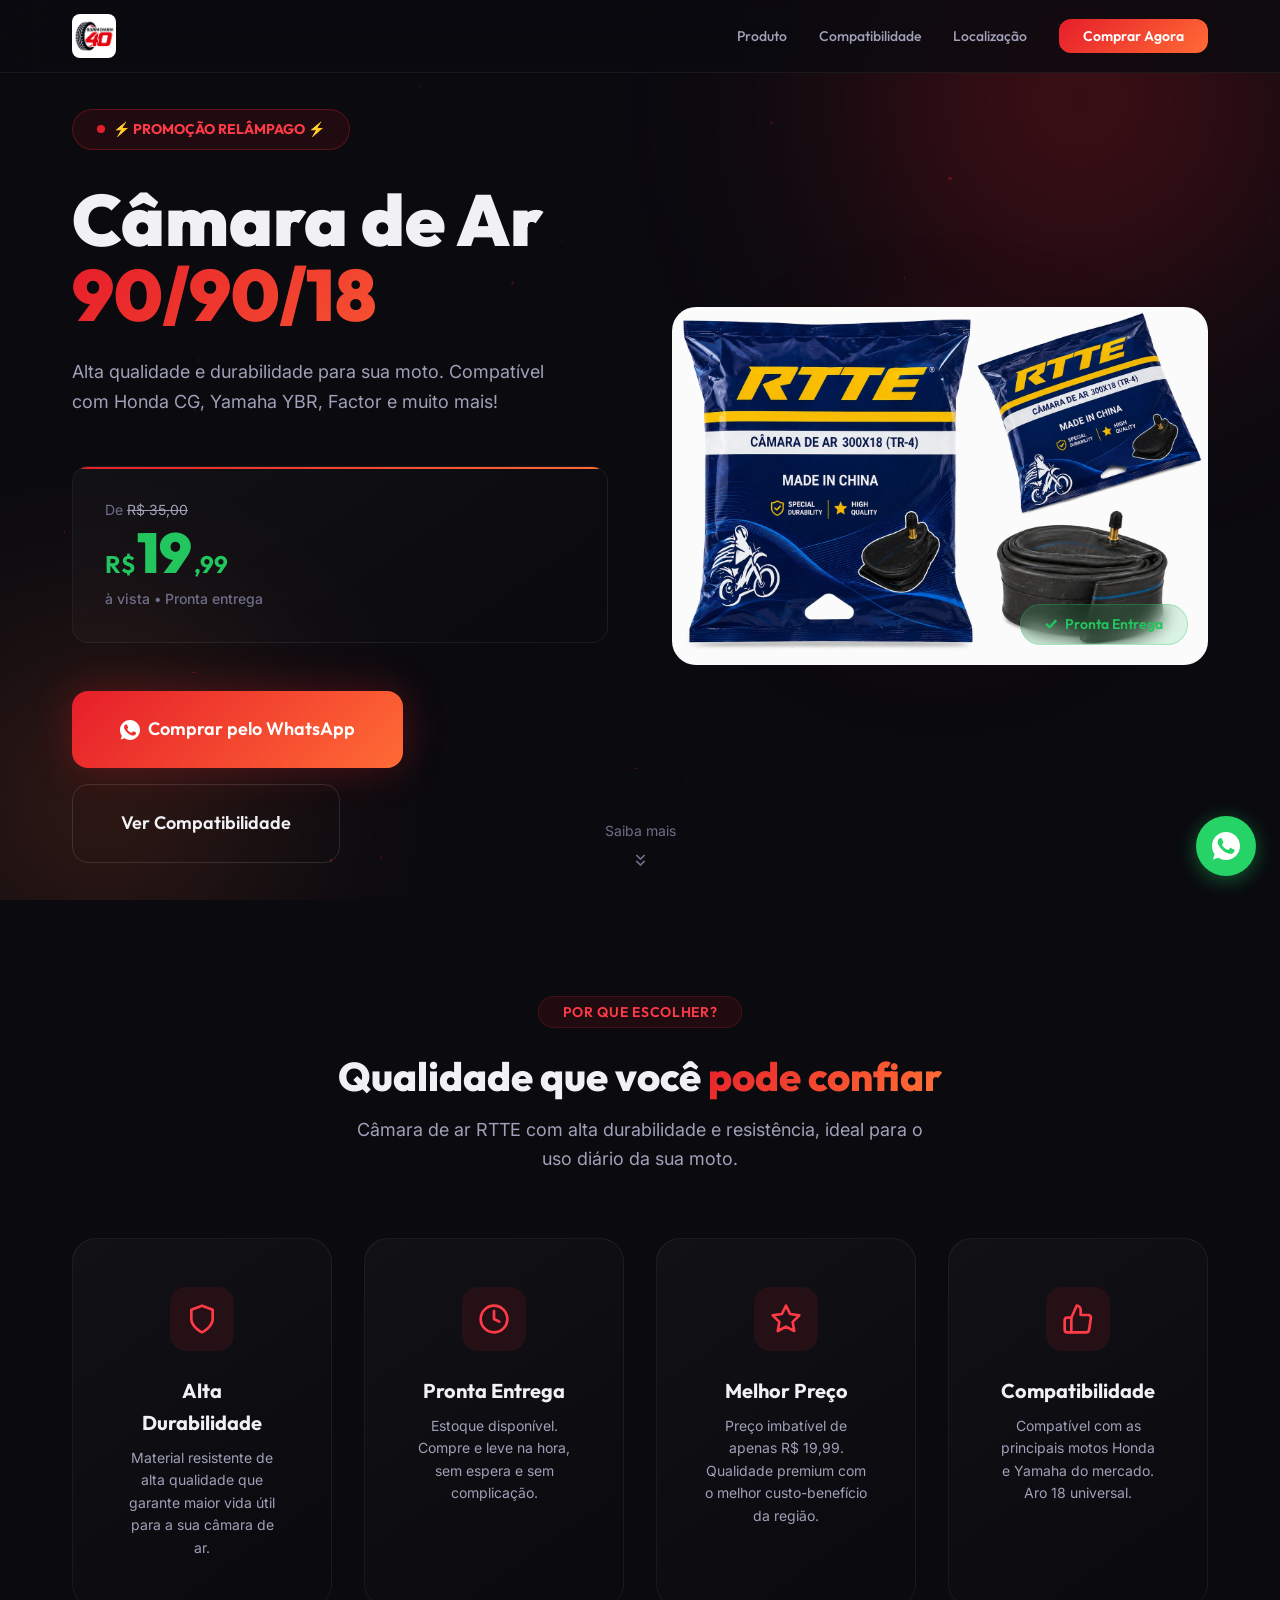
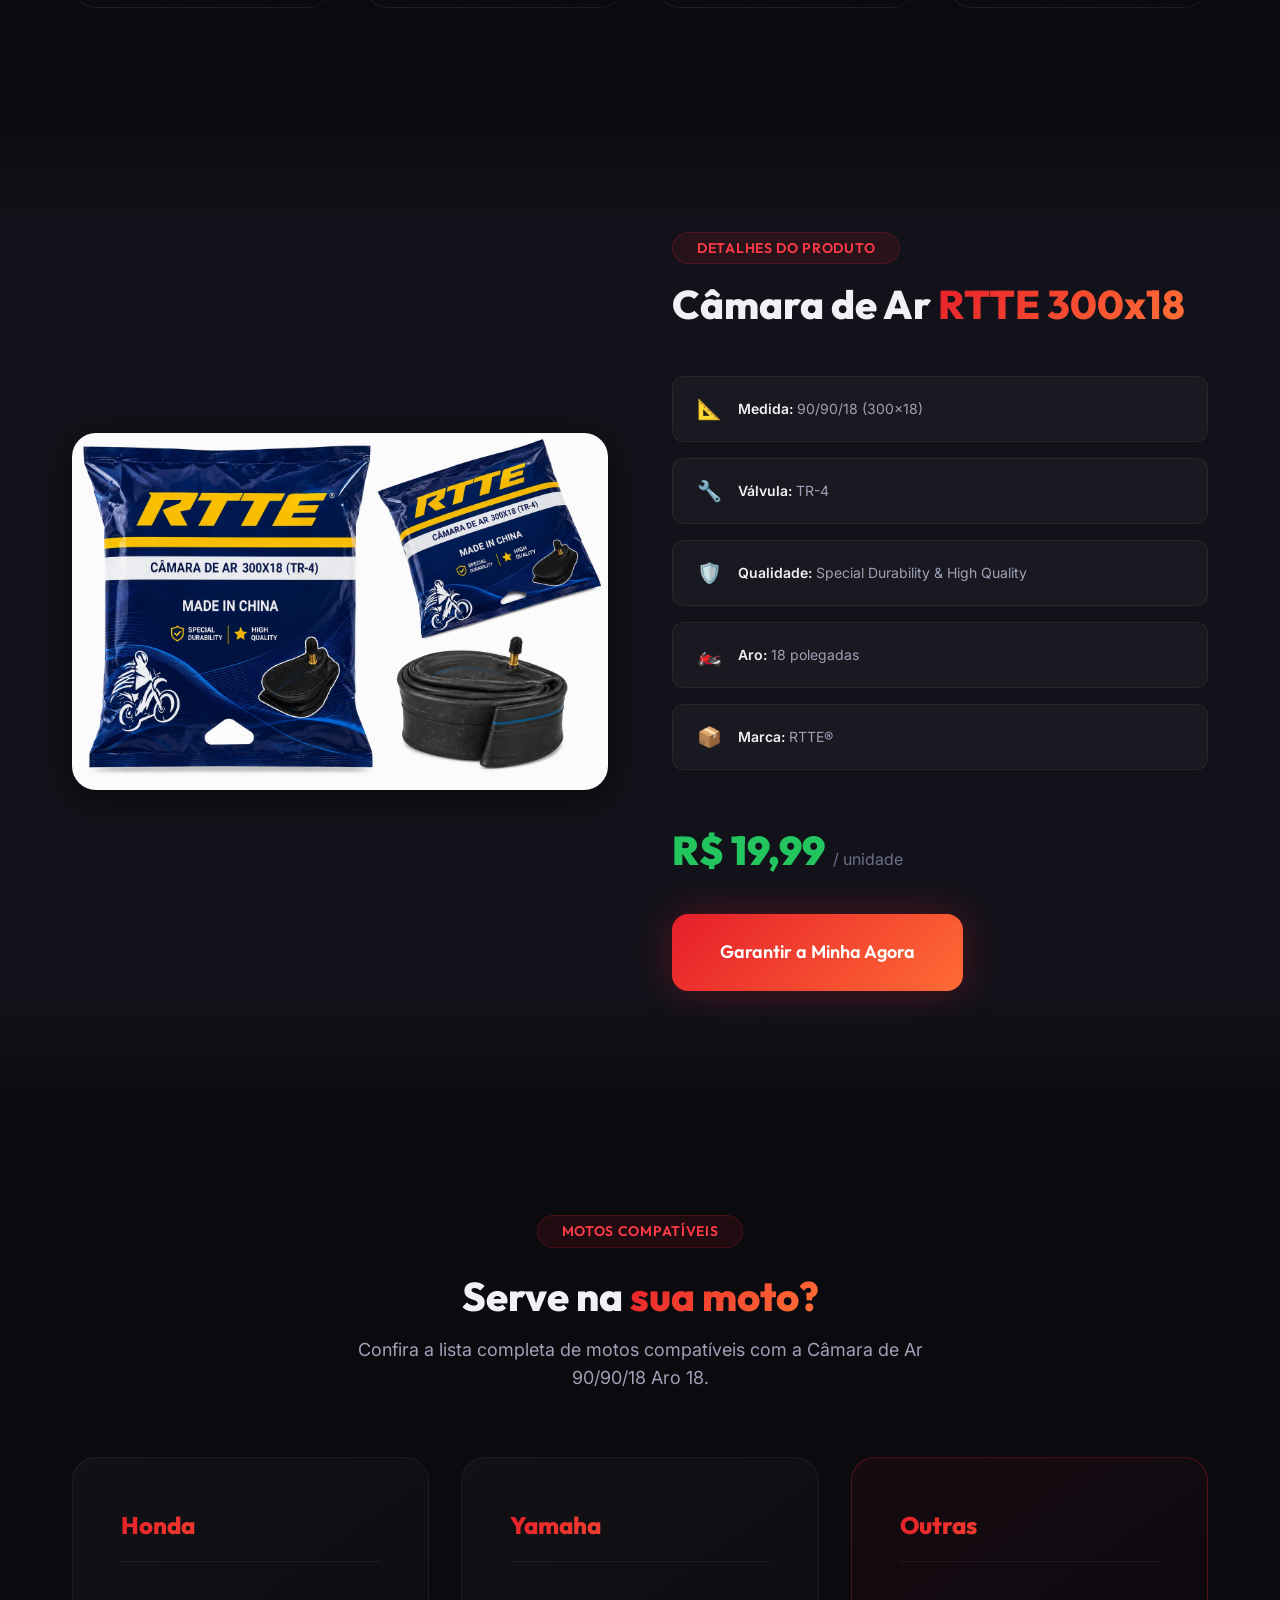
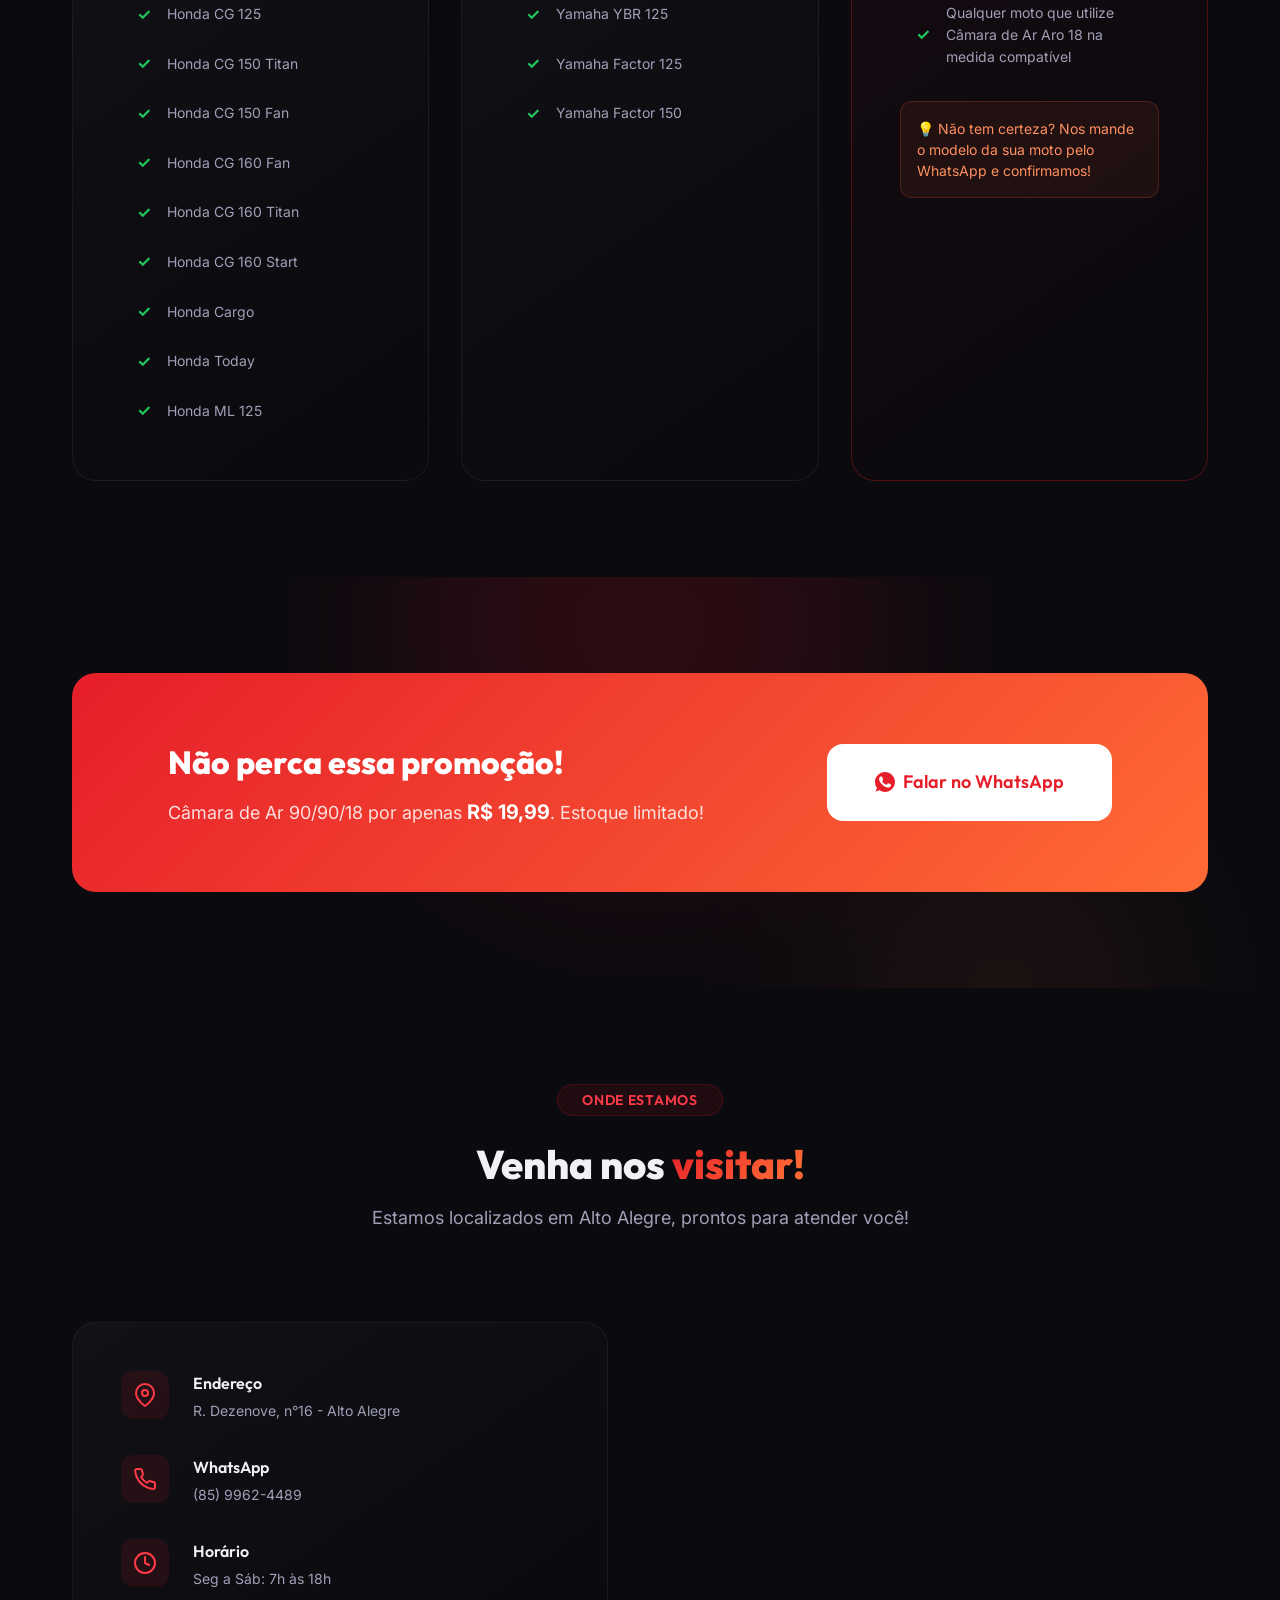
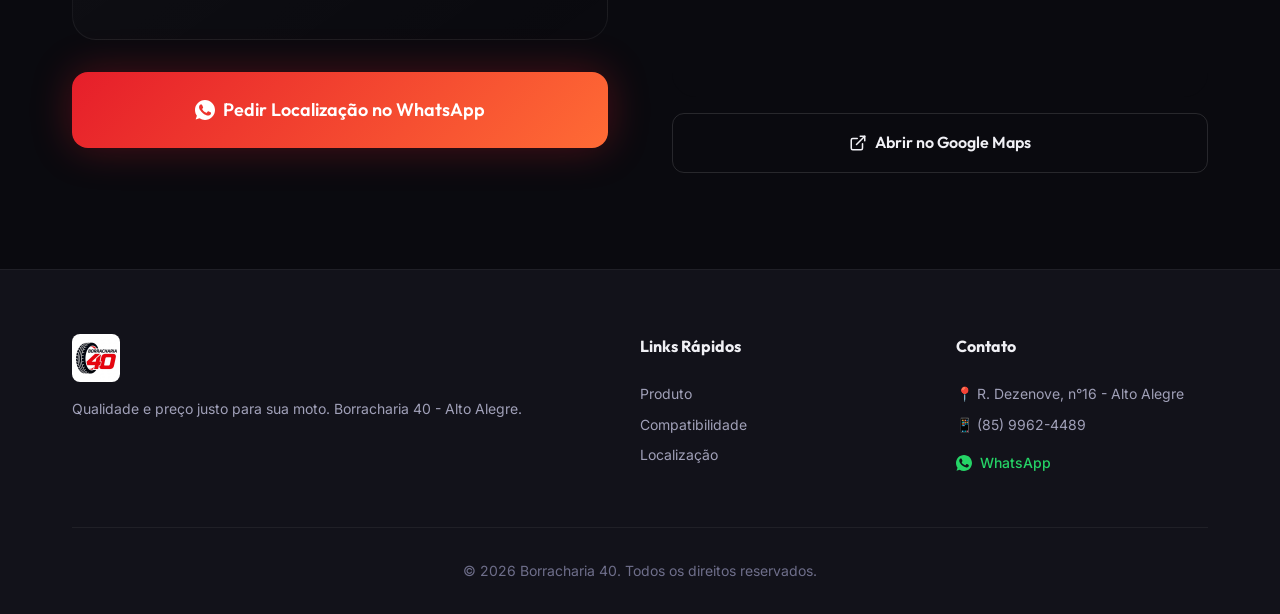
==== commit b4230fd3: "Fix badge text rendering on desktop" ====
--- a/index.html
+++ b/index.html
@@ -82,7 +82,7 @@
             <div class="hero__text">
                 <div class="hero__badge" id="hero-badge">
                     <span class="hero__badge-dot"></span>
-                    ⚡ PROMOÇÃO RELÂMPAGO ⚡
+                    <span>⚡ PROMOÇÃO RELÂMPAGO ⚡</span>
                 </div>
                 <h1 class="hero__title" id="hero-title">
                     Câmara de Ar
--- a/styles.css
+++ b/styles.css
@@ -505,6 +505,7 @@
 
 .hero__badge {
     display: inline-flex;
+    width: max-content;
     align-items: center;
     gap: var(--space-sm);
     padding: var(--space-sm) var(--space-lg);
@@ -517,6 +518,8 @@
     color: var(--color-primary-light);
     margin-bottom: var(--space-xl);
     animation: pulse-border 2s ease-in-out infinite;
+    white-space: nowrap;
+    box-sizing: border-box;
 }
 
 @keyframes pulse-border {
@@ -1193,7 +1196,6 @@
     width: 48px;
     object-fit: cover;
     border-radius: var(--radius-sm);
-    filter: brightness(0) invert(1);
     margin-bottom: var(--space-md);
 }
 
@@ -1349,6 +1351,10 @@
 
 /* Mobile */
 @media (max-width: 768px) {
+    .header {
+        position: absolute;
+    }
+
     .container {
         padding: 0 var(--space-lg);
     }
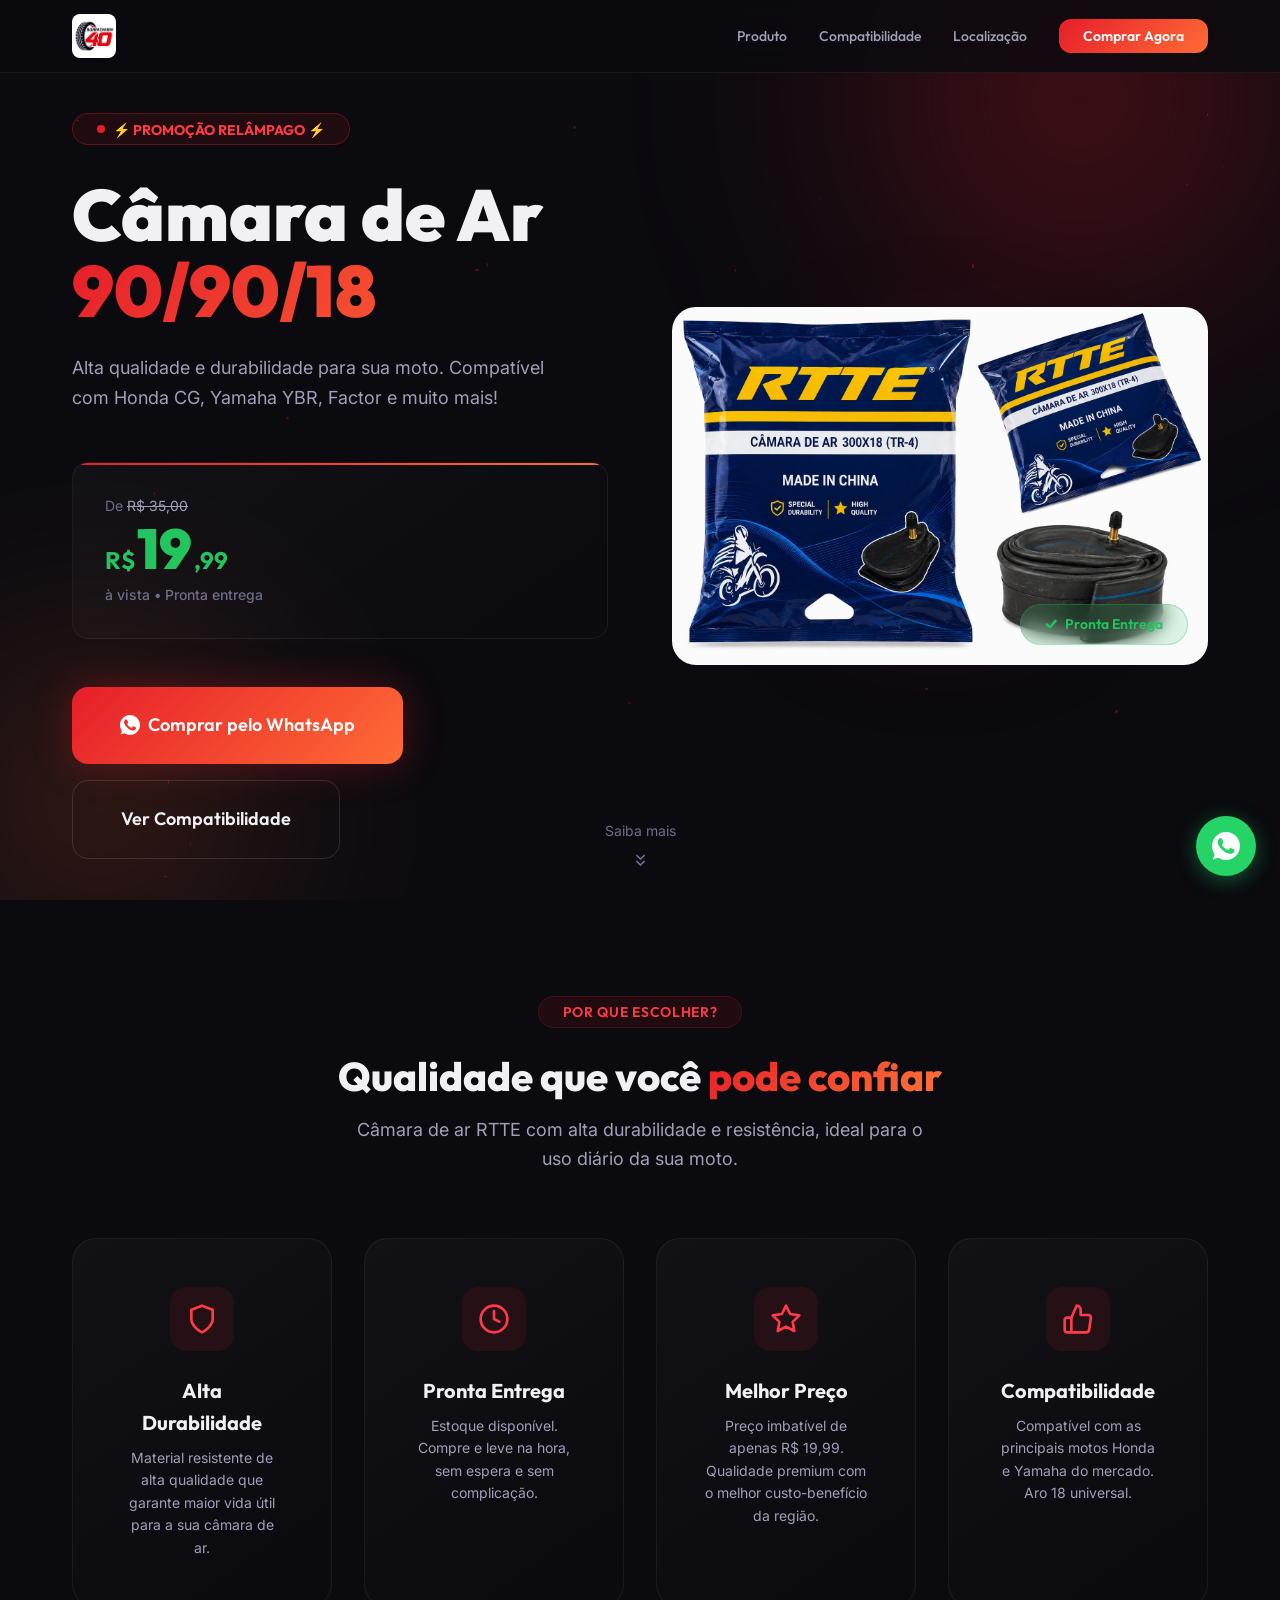
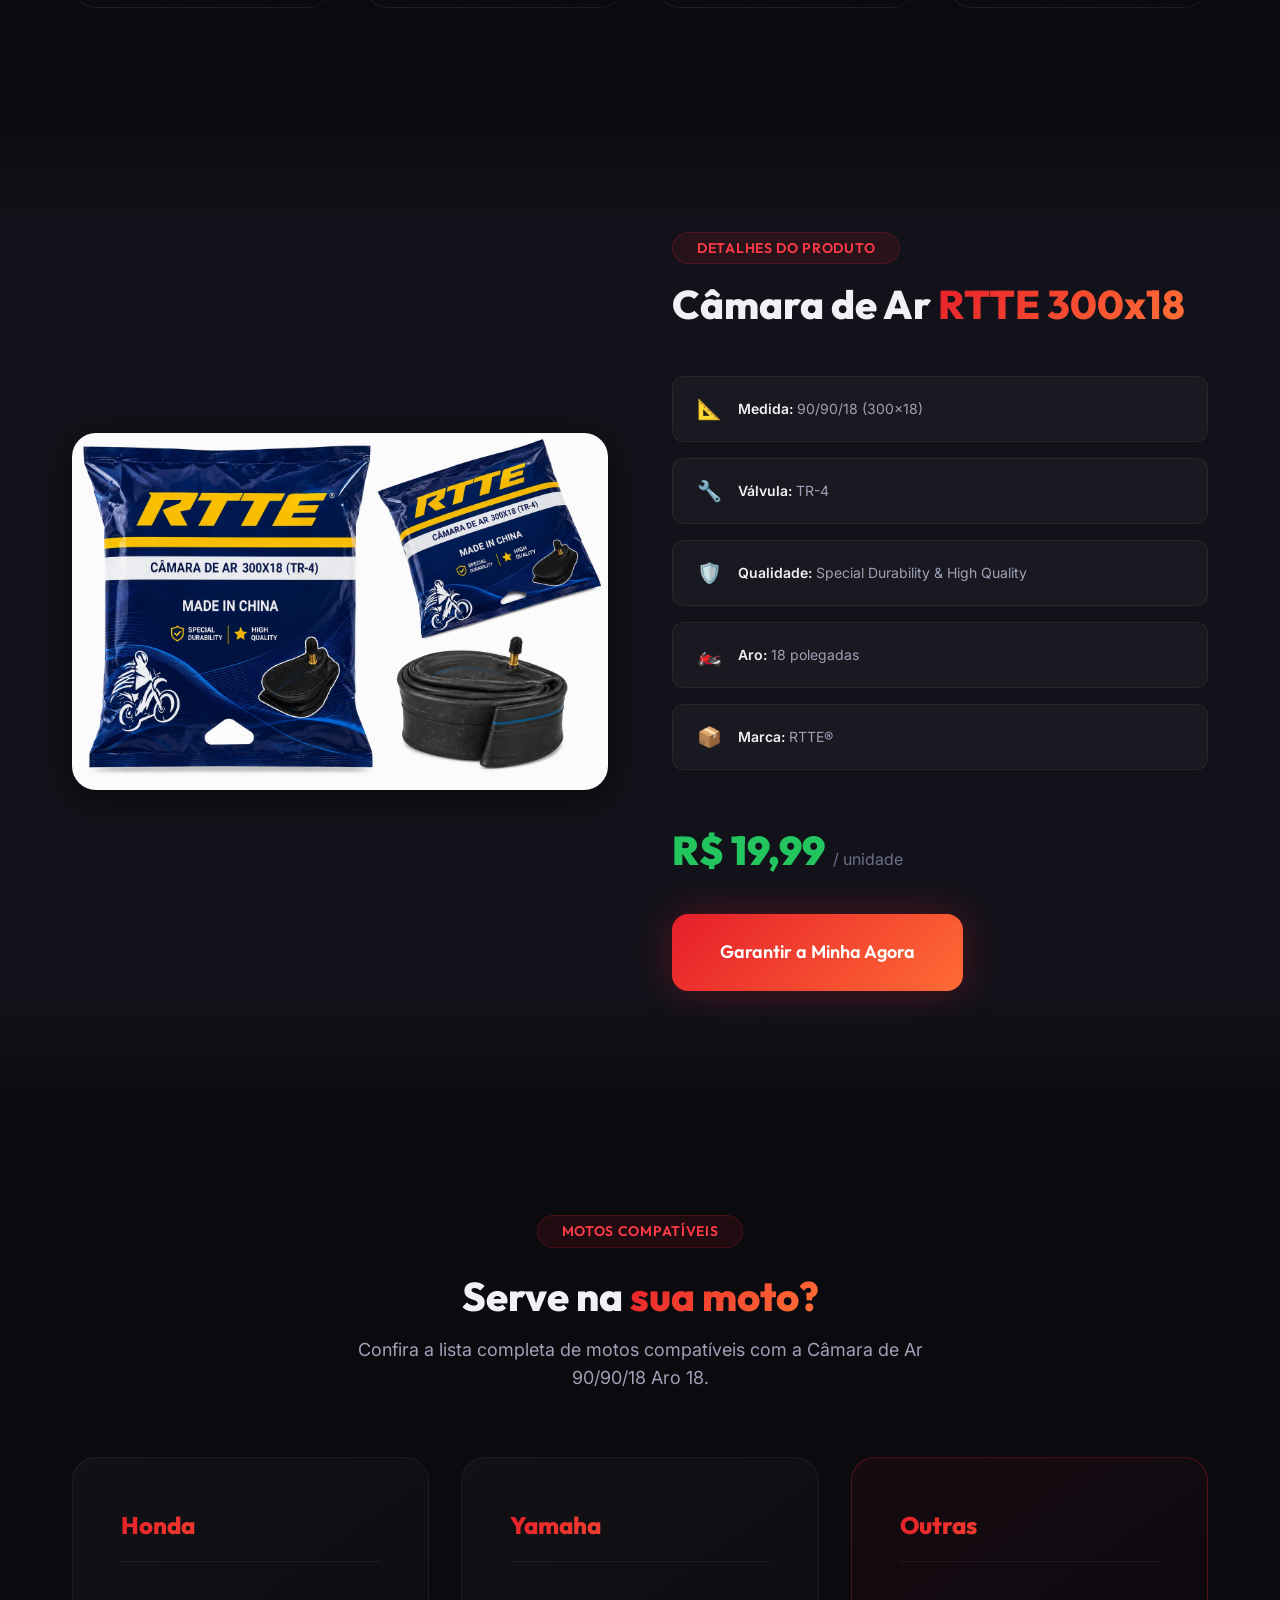
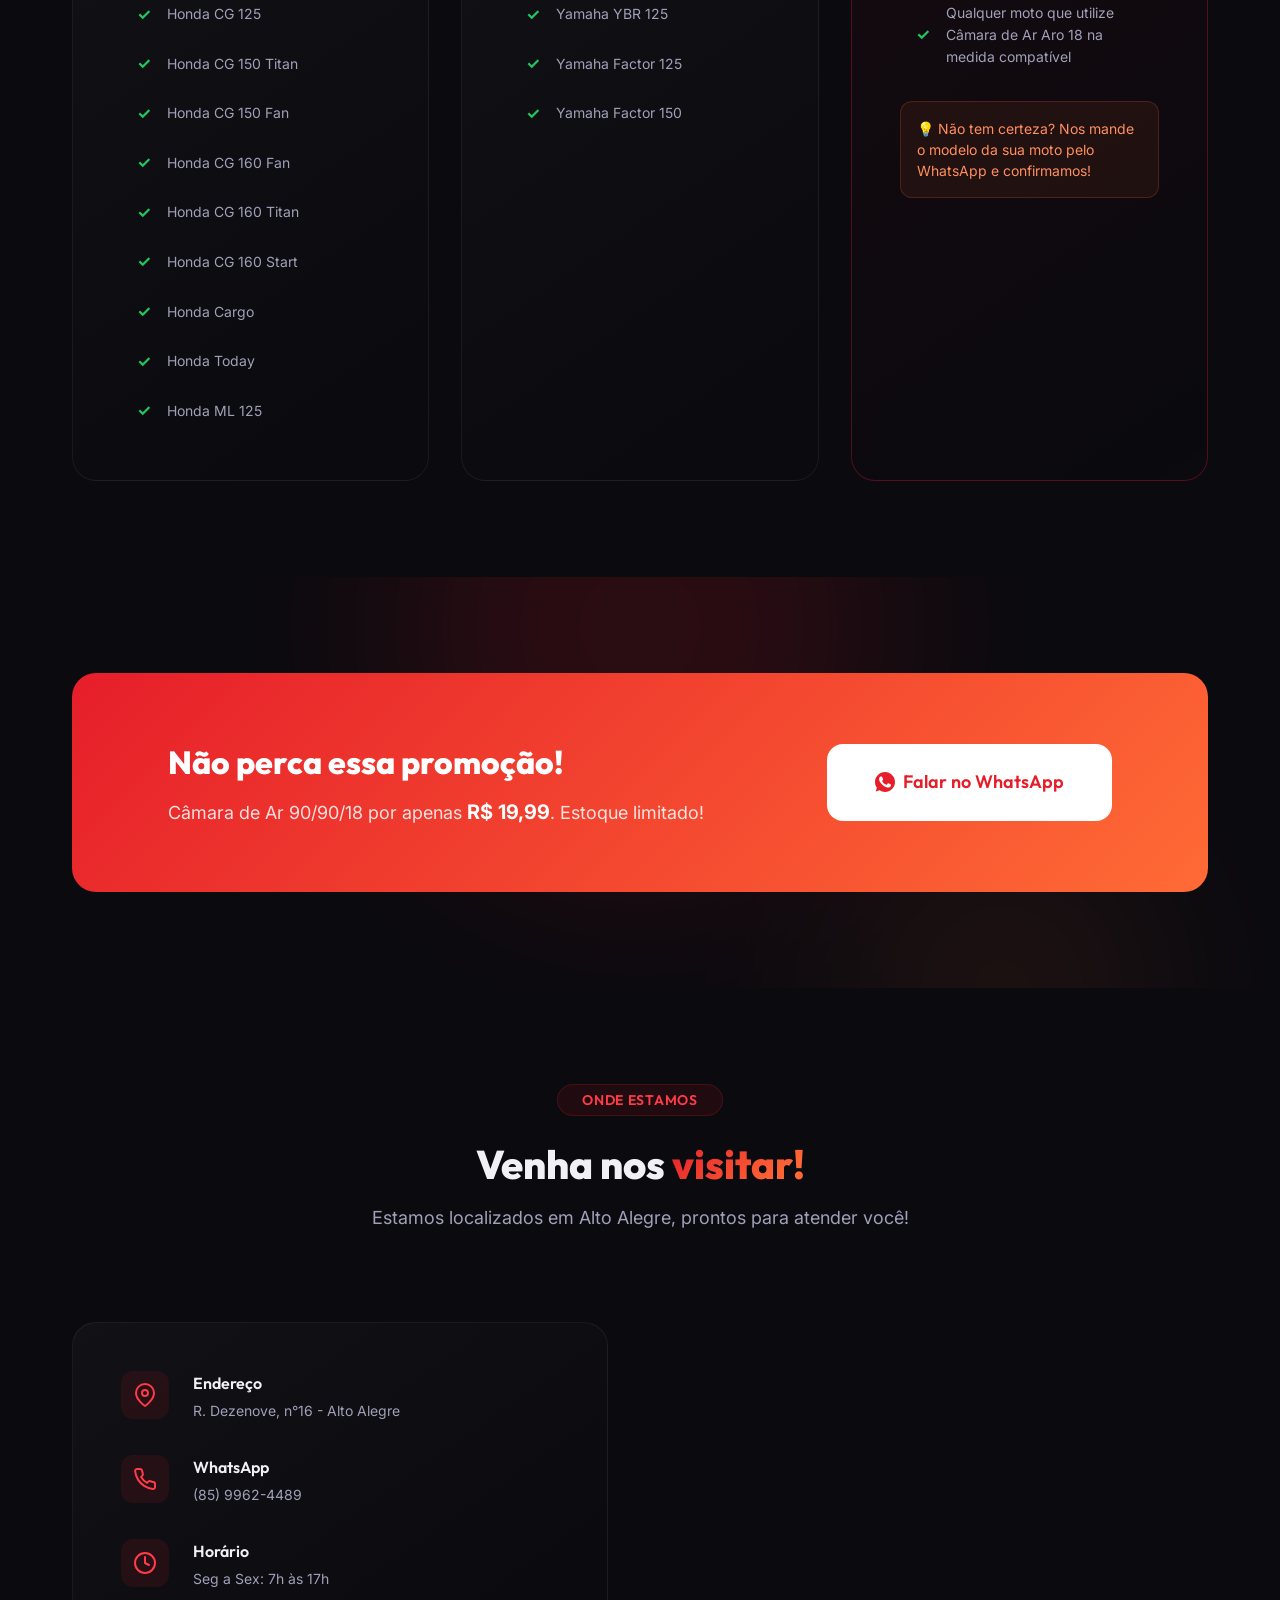
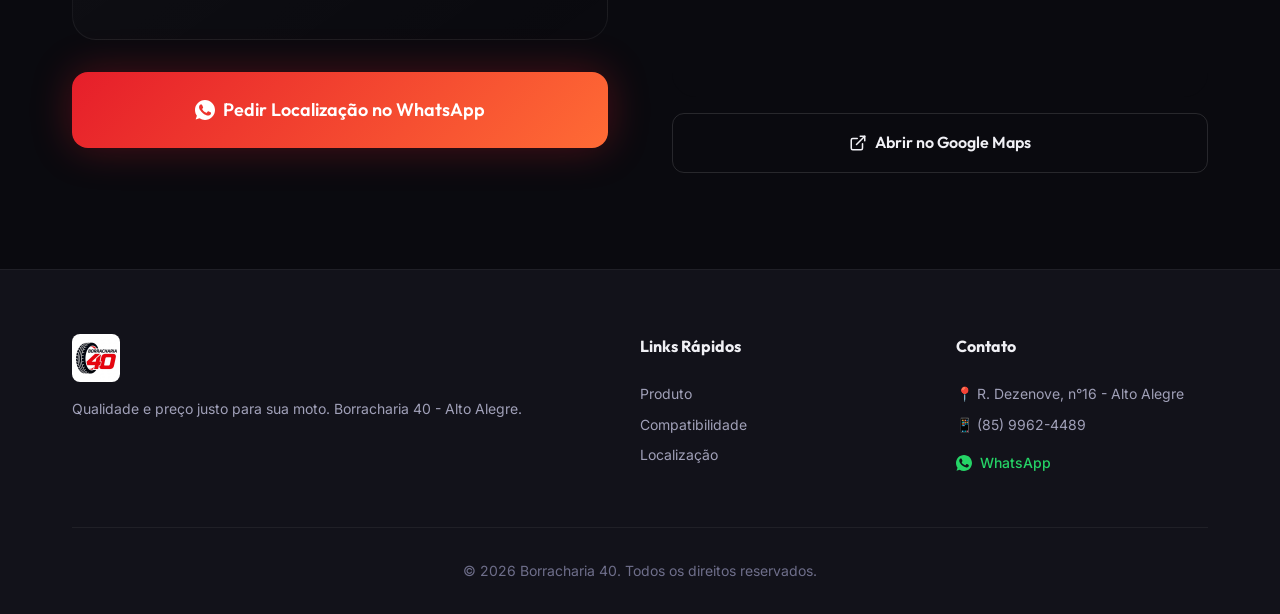
==== commit e8a29a70: "Adicionar rastreio de origem e de cliques no WhatsApp Hoje o site nao tem nenhum tipo de medicao, en" ====
--- a/index.html
+++ b/index.html
@@ -403,7 +403,7 @@
                             </div>
                             <div>
                                 <strong>Horário</strong>
-                                <p>Seg a Sáb: 7h às 18h</p>
+                                <p>Seg a Sex: 7h às 17h</p>
                             </div>
                         </div>
                     </div>
@@ -490,5 +490,14 @@
     </footer>
 
     <script src="script.js"></script>
+
+    <!-- Vercel Web Analytics (visitas, origem, pais, dispositivo) -->
+    <script>
+        window.va = window.va || function () { (window.vaq = window.vaq || []).push(arguments); };
+    </script>
+    <script defer src="/_vercel/insights/script.js"></script>
+
+    <!-- Rastreio de origem e cliques no WhatsApp -->
+    <script src="rastreio.js"></script>
 </body>
 </html>
--- a/styles.css
+++ b/styles.css
@@ -505,8 +505,8 @@
 
 .hero__badge {
     display: inline-flex;
-    width: max-content;
-    align-items: center;
+    align-items: center;
+    width: fit-content;
     gap: var(--space-sm);
     padding: var(--space-sm) var(--space-lg);
     background: rgba(230, 30, 42, 0.1);
@@ -518,8 +518,6 @@
     color: var(--color-primary-light);
     margin-bottom: var(--space-xl);
     animation: pulse-border 2s ease-in-out infinite;
-    white-space: nowrap;
-    box-sizing: border-box;
 }
 
 @keyframes pulse-border {
@@ -533,6 +531,13 @@
     border-radius: 50%;
     background: var(--color-primary);
     animation: pulse-dot 1.5s ease-in-out infinite;
+    flex-shrink: 0;
+}
+
+.hero__badge span:last-child {
+    display: inline-block;
+    transform: translateY(1px);
+    line-height: 1;
 }
 
 @keyframes pulse-dot {
